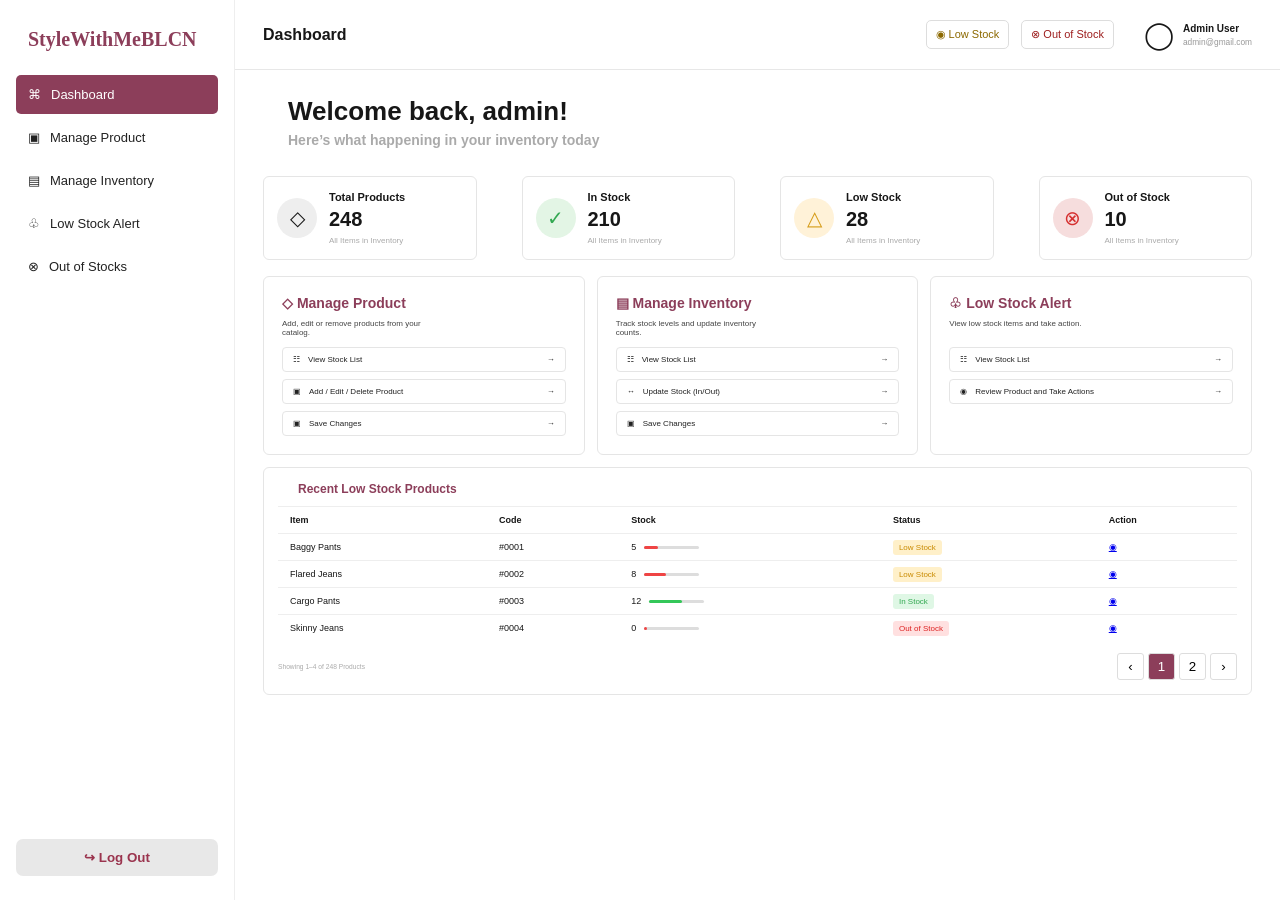
==== index.html @ b64f09b5 "Initial frontend project" ====
<!DOCTYPE html>
<html lang="en">
<head>
  <meta charset="UTF-8">
  <meta name="viewport" content="width=device-width, initial-scale=1.0">
  <title>StyleWithMeBLCN | Dashboard</title>
  <link rel="stylesheet" href="css/style.css">
</head>
<body>
<div class="app">
  <aside class="sidebar">
    <div>
      <div class="brand">StyleWithMeBLCN</div>
      <nav class="nav">
        <a class="nav-link active" href="index.html">⌘ <span>Dashboard</span></a>
        <a class="nav-link" href="products.html">▣ <span>Manage Product</span></a>
        <a class="nav-link" href="inventory.html">▤ <span>Manage Inventory</span></a>
        <a class="nav-link" href="low-stock.html">♧ <span>Low Stock Alert</span></a>
        <a class="nav-link" href="out-of-stock.html">⊗ <span>Out of Stocks</span></a>
      </nav>
    </div>
    <button class="logout" onclick="logout()">↪ Log Out</button>
  </aside>

  <main class="main">
    <header class="topbar">
      <h1>Dashboard</h1>
      <div class="top-actions">
        <span class="badge warning">◉ Low Stock</span>
        <span class="badge danger">⊗ Out of Stock</span>
        <div class="admin">
          <div class="avatar">◯</div>
          <div><strong>Admin User</strong><small>admin@gmail.com</small></div>
        </div>
      </div>
    </header>

    <section class="content">
      <div class="welcome">
        <h2>Welcome back, admin!</h2>
        <p>Here’s what happening in your inventory today</p>
      </div>

      <section class="stats">
        <div class="stat-card">
          <div class="stat-icon">◇</div><div><span>Total Products</span><strong>248</strong><small>All Items in Inventory</small></div>
        </div>
        <div class="stat-card">
          <div class="stat-icon green">✓</div><div><span>In Stock</span><strong>210</strong><small>All Items in Inventory</small></div>
        </div>
        <div class="stat-card">
          <div class="stat-icon yellow">△</div><div><span>Low Stock</span><strong>28</strong><small>All Items in Inventory</small></div>
        </div>
        <div class="stat-card">
          <div class="stat-icon red">⊗</div><div><span>Out of Stock</span><strong>10</strong><small>All Items in Inventory</small></div>
        </div>
      </section>

      <section class="management-grid">
        <div class="panel">
          <h3>◇ Manage Product</h3>
          <p>Add, edit or remove products from your catalog.</p>
          <a class="action-row" href="products.html">☷ <span>View Stock List</span> →</a>
          <a class="action-row" href="products.html">▣ <span>Add / Edit / Delete Product</span> →</a>
          <a class="action-row" href="products.html">▣ <span>Save Changes</span> →</a>
        </div>
        <div class="panel">
          <h3>▤ Manage Inventory</h3>
          <p>Track stock levels and update inventory counts.</p>
          <a class="action-row" href="inventory.html">☷ <span>View Stock List</span> →</a>
          <a class="action-row" href="inventory.html">↔ <span>Update Stock (In/Out)</span> →</a>
          <a class="action-row" href="inventory.html">▣ <span>Save Changes</span> →</a>
        </div>
        <div class="panel">
          <h3>♧ Low Stock Alert</h3>
          <p>View low stock items and take action.</p>
          <a class="action-row" href="low-stock.html">☷ <span>View Stock List</span> →</a>
          <a class="action-row" href="low-stock.html">◉ <span>Review Product and Take Actions</span> →</a>
        </div>
      </section>

      <section class="table-panel">
        <div class="table-title">Recent Low Stock Products</div>
        <div class="table-wrap">
          <table>
            <thead><tr><th>Item</th><th>Code</th><th>Stock</th><th>Status</th><th>Action</th></tr></thead>
            <tbody>
              <tr><td>Baggy Pants</td><td>#0001</td><td><div class="stock"><span>5</span><i><b style="width:25%"></b></i></div></td><td><span class="status low">Low Stock</span></td><td><a href="products.html">◉</a></td></tr>
              <tr><td>Flared Jeans</td><td>#0002</td><td><div class="stock"><span>8</span><i><b style="width:40%"></b></i></div></td><td><span class="status low">Low Stock</span></td><td><a href="products.html">◉</a></td></tr>
              <tr><td>Cargo Pants</td><td>#0003</td><td><div class="stock"><span>12</span><i><b class="ok" style="width:60%"></b></i></div></td><td><span class="status in">In Stock</span></td><td><a href="products.html">◉</a></td></tr>
              <tr><td>Skinny Jeans</td><td>#0004</td><td><div class="stock"><span>0</span><i><b class="zero" style="width:5%"></b></i></div></td><td><span class="status out">Out of Stock</span></td><td><a href="out-of-stock.html">◉</a></td></tr>
            </tbody>
          </table>
        </div>
        <div class="pagination"><small>Showing 1–4 of 248 Products</small><div><button>‹</button><button class="current">1</button><button>2</button><button>›</button></div></div>
      </section>
    </section>
  </main>
</div>
<script src="js/script.js"></script>
</body>
</html>
---- css/style.css ----
*{box-sizing:border-box}body{margin:0;font-family:Arial,Helvetica,sans-serif;background:#202020;color:#171717}.app{display:flex;min-height:100vh;max-width:1500px;margin:auto;background:#fff}.sidebar{width:235px;min-height:100vh;border-right:1px solid #eee;display:flex;flex-direction:column;justify-content:space-between;padding:0 16px 24px}.brand{font-family:Georgia,serif;font-weight:bold;color:#8c3e5a;font-size:20px;padding:28px 12px 24px}.nav{display:flex;flex-direction:column;gap:4px}.nav-link{color:#222;text-decoration:none;padding:12px 12px;border-radius:5px;font-size:13px;display:flex;gap:10px;align-items:center}.nav-link.active,.nav-link:hover{background:#8c3e5a;color:white}.logout{border:0;border-radius:7px;padding:11px;background:#e8e8e8;color:#9a344e;font-weight:bold;cursor:pointer}.main{flex:1;background:#fff}.topbar{height:70px;border-bottom:1px solid #e7e7e7;display:flex;align-items:center;justify-content:space-between;padding:0 28px}.topbar h1{font-size:16px}.top-actions{display:flex;align-items:center;gap:12px}.badge{font-size:11px;border:1px solid #ddd;border-radius:5px;padding:7px 9px}.warning{color:#8c6900}.danger{color:#9d1e1e}.admin{display:flex;align-items:center;gap:9px;margin-left:18px;font-size:10px}.admin small,.admin strong{display:block}.admin small{color:#999;font-weight:normal;margin-top:3px}.avatar{font-size:27px}.content{padding:26px 28px}.welcome{margin:0 0 28px 25px}.welcome h2,.page-heading h2{margin:0;font-size:26px}.welcome p,.page-heading p{margin:5px 0;color:#aaa;font-size:14px;font-weight:bold}.stats{display:grid;grid-template-columns:repeat(4,1fr);gap:45px;margin-bottom:16px}.stat-card{border:1px solid #e5e5e5;border-radius:6px;padding:14px 13px;display:flex;align-items:center;gap:12px;min-height:78px}.stat-card span,.stat-card small{display:block}.stat-card span{font-size:11px;font-weight:bold}.stat-card strong{display:block;font-size:20px;margin:5px 0}.stat-card small{font-size:8px;color:#aaa}.stat-icon{width:40px;height:40px;border-radius:50%;background:#eee;display:grid;place-items:center;font-size:20px}.stat-icon.green{background:#e3f5e5;color:#32a851}.stat-icon.yellow{background:#fff2d8;color:#d59b16}.stat-icon.red{background:#f6dddd;color:#d52f2f}.management-grid{display:grid;grid-template-columns:repeat(3,1fr);gap:12px}.panel,.table-panel{border:1px solid #e5e5e5;border-radius:6px;padding:18px}.panel h3{color:#8c3e5a;margin:0 0 7px;font-size:14px}.panel p{font-size:8px;max-width:160px;min-height:20px;color:#444}.action-row{display:flex;align-items:center;gap:8px;border:1px solid #e5e5e5;border-radius:4px;padding:7px 10px;margin-top:7px;text-decoration:none;color:#222;font-size:8px}.action-row span{flex:1}.table-panel{margin-top:12px;padding:14px}.table-title{color:#8c3e5a;font-weight:bold;font-size:12px;margin:0 0 10px 20px}.table-wrap{overflow-x:auto}table{width:100%;border-collapse:collapse;font-size:9px}th,td{border-top:1px solid #eee;padding:8px 12px;text-align:left}th{font-weight:bold}.stock{display:flex;align-items:center;gap:8px}.stock i{display:block;width:55px;height:3px;background:#ddd;border-radius:5px}.stock b{display:block;height:3px;background:#ef4444;border-radius:5px}.stock b.ok{background:#34c759}.stock b.zero{background:#ef4444}.status{padding:3px 6px;border-radius:3px;font-size:8px}.status.low{background:#fff0c9;color:#c88a00}.status.in{background:#dff7e5;color:#32a851}.status.out{background:#ffe0e0;color:#d22}.pagination{display:flex;justify-content:space-between;align-items:center;color:#aaa;font-size:8px;margin-top:12px}.pagination button{border:1px solid #ddd;background:#fff;width:27px;height:27px;margin-left:4px;border-radius:3px}.pagination .current{background:#8c3e5a;color:#fff}.page-heading{margin:0 0 22px}.full{margin-top:0}.toolbar{display:flex;justify-content:space-between;gap:10px;margin-bottom:14px}input{padding:10px 12px;border:1px solid #ddd;border-radius:5px;flex:1;max-width:350px}.primary{background:#8c3e5a;color:white;border:0;border-radius:5px;padding:10px 16px;cursor:pointer}.text-btn{border:0;background:none;color:#8c3e5a;cursor:pointer}@media(max-width:900px){.sidebar{width:190px}.stats{grid-template-columns:repeat(2,1fr);gap:12px}.management-grid{grid-template-columns:1fr}.top-actions .badge{display:none}}@media(max-width:600px){.sidebar{width:65px;padding:0 8px 15px}.brand{font-size:0;text-align:center}.brand:after{content:"SW";font: bold 16px Georgia;color:#8c3e5a}.nav-link span{display:none}.nav-link{justify-content:center}.logout{font-size:0}.logout:first-letter{font-size:16px}.topbar{padding:0 15px}.admin div:last-child{display:none}.content{padding:20px 14px}.welcome{margin-left:0}.stats{grid-template-columns:1fr}.topbar h1{font-size:14px}}
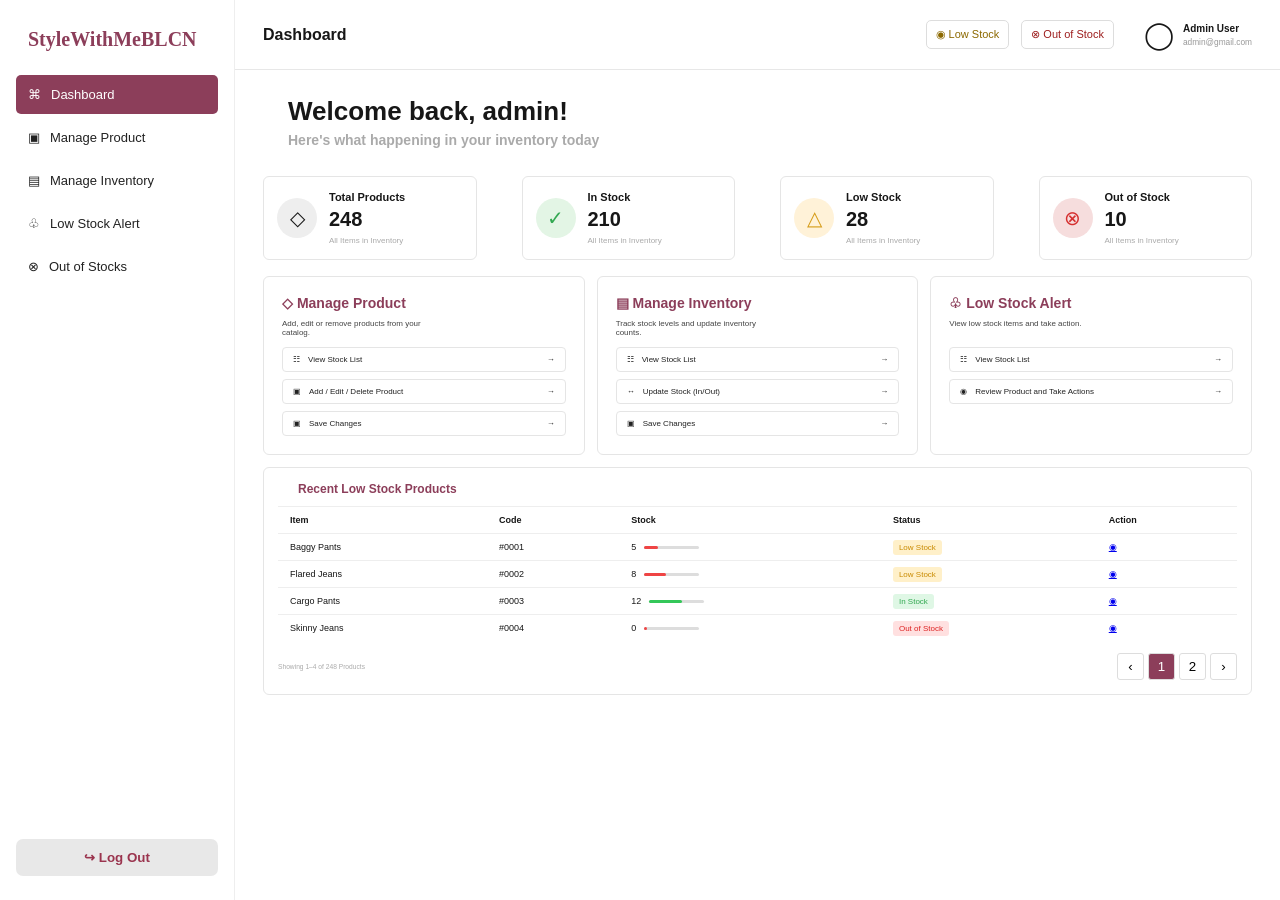
==== commit 60d5de94: "made 50% worth of progress" ====
--- a/index.html
+++ b/index.html
@@ -1,102 +1,154 @@
 <!DOCTYPE html>
 <html lang="en">
+
 <head>
   <meta charset="UTF-8">
   <meta name="viewport" content="width=device-width, initial-scale=1.0">
   <title>StyleWithMeBLCN | Dashboard</title>
+  <link rel="preconnect" href="https://fonts.googleapis.com">
+  <link rel="preconnect" href="https://fonts.gstatic.com" crossorigin>
+  <link href="https://fonts.googleapis.com/css2?family=Poppins:wght@400;500;600;700&display=swap" rel="stylesheet">
   <link rel="stylesheet" href="css/style.css">
 </head>
+
 <body>
-<div class="app">
-  <aside class="sidebar">
-    <div>
-      <div class="brand">StyleWithMeBLCN</div>
-      <nav class="nav">
-        <a class="nav-link active" href="index.html">⌘ <span>Dashboard</span></a>
-        <a class="nav-link" href="products.html">▣ <span>Manage Product</span></a>
-        <a class="nav-link" href="inventory.html">▤ <span>Manage Inventory</span></a>
-        <a class="nav-link" href="low-stock.html">♧ <span>Low Stock Alert</span></a>
-        <a class="nav-link" href="out-of-stock.html">⊗ <span>Out of Stocks</span></a>
-      </nav>
-    </div>
-    <button class="logout" onclick="logout()">↪ Log Out</button>
-  </aside>
+  <div class="app">
+    <aside class="sidebar">
+      <div>
+        <div class="brand">StyleWithMeBLCN</div>
+        <nav class="nav">
+          <a class="nav-link active" href="index.html">⌘ <span>Dashboard</span></a>
+          <a class="nav-link" href="products.html">▣ <span>Manage Product</span></a>
+          <a class="nav-link" href="inventory.html">▤ <span>Manage Inventory</span></a>
+          <a class="nav-link" href="low-stock.html">♧ <span>Low Stock Alert</span></a>
+          <a class="nav-link" href="out-of-stock.html">⊗ <span>Out of Stocks</span></a>
+        </nav>
+      </div>
+      <button class="logout" onclick="logout()">↪ Log Out</button>
+    </aside>
 
-  <main class="main">
-    <header class="topbar">
-      <h1>Dashboard</h1>
-      <div class="top-actions">
-        <span class="badge warning">◉ Low Stock</span>
-        <span class="badge danger">⊗ Out of Stock</span>
-        <div class="admin">
-          <div class="avatar">◯</div>
-          <div><strong>Admin User</strong><small>admin@gmail.com</small></div>
+    <main class="main">
+      <header class="topbar">
+        <h1>Dashboard</h1>
+        <div class="top-actions">
+          <span class="badge warning">◉ Low Stock</span>
+          <span class="badge danger">⊗ Out of Stock</span>
+          <div class="admin">
+            <div class="avatar">◯</div>
+            <div><strong>Admin User</strong><small>admin@gmail.com</small></div>
+          </div>
         </div>
-      </div>
-    </header>
+      </header>
 
-    <section class="content">
-      <div class="welcome">
-        <h2>Welcome back, admin!</h2>
-        <p>Here’s what happening in your inventory today</p>
-      </div>
+      <section class="content">
+        <div class="welcome">
+          <h2>Welcome back, admin!</h2>
+          <p>Here's what happening in your inventory today</p>
+        </div>
 
-      <section class="stats">
-        <div class="stat-card">
-          <div class="stat-icon">◇</div><div><span>Total Products</span><strong>248</strong><small>All Items in Inventory</small></div>
-        </div>
-        <div class="stat-card">
-          <div class="stat-icon green">✓</div><div><span>In Stock</span><strong>210</strong><small>All Items in Inventory</small></div>
-        </div>
-        <div class="stat-card">
-          <div class="stat-icon yellow">△</div><div><span>Low Stock</span><strong>28</strong><small>All Items in Inventory</small></div>
-        </div>
-        <div class="stat-card">
-          <div class="stat-icon red">⊗</div><div><span>Out of Stock</span><strong>10</strong><small>All Items in Inventory</small></div>
-        </div>
+        <section class="stats">
+          <div class="stat-card">
+            <div class="stat-icon">◇</div>
+            <div><span>Total Products</span><strong>248</strong><small>All Items in Inventory</small></div>
+          </div>
+          <div class="stat-card">
+            <div class="stat-icon green">✓</div>
+            <div><span>In Stock</span><strong>210</strong><small>All Items in Inventory</small></div>
+          </div>
+          <div class="stat-card">
+            <div class="stat-icon yellow">△</div>
+            <div><span>Low Stock</span><strong>28</strong><small>All Items in Inventory</small></div>
+          </div>
+          <div class="stat-card">
+            <div class="stat-icon red">⊗</div>
+            <div><span>Out of Stock</span><strong>10</strong><small>All Items in Inventory</small></div>
+          </div>
+        </section>
+
+        <section class="management-grid">
+          <div class="panel">
+            <h3>◇ Manage Product</h3>
+            <p>Add, edit or remove products from your catalog.</p>
+            <a class="action-row" href="products.html">☷ <span>View Stock List</span> →</a>
+            <a class="action-row" href="products.html">▣ <span>Add / Edit / Delete Product</span> →</a>
+            <a class="action-row" href="products.html">▣ <span>Save Changes</span> →</a>
+          </div>
+          <div class="panel">
+            <h3>▤ Manage Inventory</h3>
+            <p>Track stock levels and update inventory counts.</p>
+            <a class="action-row" href="inventory.html">☷ <span>View Stock List</span> →</a>
+            <a class="action-row" href="inventory.html">↔ <span>Update Stock (In/Out)</span> →</a>
+            <a class="action-row" href="inventory.html">▣ <span>Save Changes</span> →</a>
+          </div>
+          <div class="panel">
+            <h3>♧ Low Stock Alert</h3>
+            <p>View low stock items and take action.</p>
+            <a class="action-row" href="low-stock.html">☷ <span>View Stock List</span> →</a>
+            <a class="action-row" href="low-stock.html">◉ <span>Review Product and Take Actions</span> →</a>
+          </div>
+        </section>
+
+        <section class="table-panel">
+          <div class="table-title">Recent Low Stock Products</div>
+          <div class="table-wrap">
+            <table>
+              <thead>
+                <tr>
+                  <th>Item</th>
+                  <th>Code</th>
+                  <th>Stock</th>
+                  <th>Status</th>
+                  <th>Action</th>
+                </tr>
+              </thead>
+              <tbody>
+                <tr>
+                  <td>Baggy Pants</td>
+                  <td>#0001</td>
+                  <td>
+                    <div class="stock"><span>5</span><i><b style="width:25%"></b></i></div>
+                  </td>
+                  <td><span class="status low">Low Stock</span></td>
+                  <td><a href="products.html">◉</a></td>
+                </tr>
+                <tr>
+                  <td>Flared Jeans</td>
+                  <td>#0002</td>
+                  <td>
+                    <div class="stock"><span>8</span><i><b style="width:40%"></b></i></div>
+                  </td>
+                  <td><span class="status low">Low Stock</span></td>
+                  <td><a href="products.html">◉</a></td>
+                </tr>
+                <tr>
+                  <td>Cargo Pants</td>
+                  <td>#0003</td>
+                  <td>
+                    <div class="stock"><span>12</span><i><b class="ok" style="width:60%"></b></i></div>
+                  </td>
+                  <td><span class="status in">In Stock</span></td>
+                  <td><a href="products.html">◉</a></td>
+                </tr>
+                <tr>
+                  <td>Skinny Jeans</td>
+                  <td>#0004</td>
+                  <td>
+                    <div class="stock"><span>0</span><i><b class="zero" style="width:5%"></b></i></div>
+                  </td>
+                  <td><span class="status out">Out of Stock</span></td>
+                  <td><a href="out-of-stock.html">◉</a></td>
+                </tr>
+              </tbody>
+            </table>
+          </div>
+          <div class="pagination"><small>Showing 1–4 of 248 Products</small>
+            <div><button>‹</button><button class="current">1</button><button>2</button><button>›</button></div>
+          </div>
+        </section>
       </section>
+    </main>
+  </div>
+  <script src="js/script.js"></script>
+</body>
 
-      <section class="management-grid">
-        <div class="panel">
-          <h3>◇ Manage Product</h3>
-          <p>Add, edit or remove products from your catalog.</p>
-          <a class="action-row" href="products.html">☷ <span>View Stock List</span> →</a>
-          <a class="action-row" href="products.html">▣ <span>Add / Edit / Delete Product</span> →</a>
-          <a class="action-row" href="products.html">▣ <span>Save Changes</span> →</a>
-        </div>
-        <div class="panel">
-          <h3>▤ Manage Inventory</h3>
-          <p>Track stock levels and update inventory counts.</p>
-          <a class="action-row" href="inventory.html">☷ <span>View Stock List</span> →</a>
-          <a class="action-row" href="inventory.html">↔ <span>Update Stock (In/Out)</span> →</a>
-          <a class="action-row" href="inventory.html">▣ <span>Save Changes</span> →</a>
-        </div>
-        <div class="panel">
-          <h3>♧ Low Stock Alert</h3>
-          <p>View low stock items and take action.</p>
-          <a class="action-row" href="low-stock.html">☷ <span>View Stock List</span> →</a>
-          <a class="action-row" href="low-stock.html">◉ <span>Review Product and Take Actions</span> →</a>
-        </div>
-      </section>
-
-      <section class="table-panel">
-        <div class="table-title">Recent Low Stock Products</div>
-        <div class="table-wrap">
-          <table>
-            <thead><tr><th>Item</th><th>Code</th><th>Stock</th><th>Status</th><th>Action</th></tr></thead>
-            <tbody>
-              <tr><td>Baggy Pants</td><td>#0001</td><td><div class="stock"><span>5</span><i><b style="width:25%"></b></i></div></td><td><span class="status low">Low Stock</span></td><td><a href="products.html">◉</a></td></tr>
-              <tr><td>Flared Jeans</td><td>#0002</td><td><div class="stock"><span>8</span><i><b style="width:40%"></b></i></div></td><td><span class="status low">Low Stock</span></td><td><a href="products.html">◉</a></td></tr>
-              <tr><td>Cargo Pants</td><td>#0003</td><td><div class="stock"><span>12</span><i><b class="ok" style="width:60%"></b></i></div></td><td><span class="status in">In Stock</span></td><td><a href="products.html">◉</a></td></tr>
-              <tr><td>Skinny Jeans</td><td>#0004</td><td><div class="stock"><span>0</span><i><b class="zero" style="width:5%"></b></i></div></td><td><span class="status out">Out of Stock</span></td><td><a href="out-of-stock.html">◉</a></td></tr>
-            </tbody>
-          </table>
-        </div>
-        <div class="pagination"><small>Showing 1–4 of 248 Products</small><div><button>‹</button><button class="current">1</button><button>2</button><button>›</button></div></div>
-      </section>
-    </section>
-  </main>
-</div>
-<script src="js/script.js"></script>
-</body>
 </html>
--- a/css/style.css
+++ b/css/style.css
@@ -1 +1,481 @@
-*{box-sizing:border-box}body{margin:0;font-family:Arial,Helvetica,sans-serif;background:#202020;color:#171717}.app{display:flex;min-height:100vh;max-width:1500px;margin:auto;background:#fff}.sidebar{width:235px;min-height:100vh;border-right:1px solid #eee;display:flex;flex-direction:column;justify-content:space-between;padding:0 16px 24px}.brand{font-family:Georgia,serif;font-weight:bold;color:#8c3e5a;font-size:20px;padding:28px 12px 24px}.nav{display:flex;flex-direction:column;gap:4px}.nav-link{color:#222;text-decoration:none;padding:12px 12px;border-radius:5px;font-size:13px;display:flex;gap:10px;align-items:center}.nav-link.active,.nav-link:hover{background:#8c3e5a;color:white}.logout{border:0;border-radius:7px;padding:11px;background:#e8e8e8;color:#9a344e;font-weight:bold;cursor:pointer}.main{flex:1;background:#fff}.topbar{height:70px;border-bottom:1px solid #e7e7e7;display:flex;align-items:center;justify-content:space-between;padding:0 28px}.topbar h1{font-size:16px}.top-actions{display:flex;align-items:center;gap:12px}.badge{font-size:11px;border:1px solid #ddd;border-radius:5px;padding:7px 9px}.warning{color:#8c6900}.danger{color:#9d1e1e}.admin{display:flex;align-items:center;gap:9px;margin-left:18px;font-size:10px}.admin small,.admin strong{display:block}.admin small{color:#999;font-weight:normal;margin-top:3px}.avatar{font-size:27px}.content{padding:26px 28px}.welcome{margin:0 0 28px 25px}.welcome h2,.page-heading h2{margin:0;font-size:26px}.welcome p,.page-heading p{margin:5px 0;color:#aaa;font-size:14px;font-weight:bold}.stats{display:grid;grid-template-columns:repeat(4,1fr);gap:45px;margin-bottom:16px}.stat-card{border:1px solid #e5e5e5;border-radius:6px;padding:14px 13px;display:flex;align-items:center;gap:12px;min-height:78px}.stat-card span,.stat-card small{display:block}.stat-card span{font-size:11px;font-weight:bold}.stat-card strong{display:block;font-size:20px;margin:5px 0}.stat-card small{font-size:8px;color:#aaa}.stat-icon{width:40px;height:40px;border-radius:50%;background:#eee;display:grid;place-items:center;font-size:20px}.stat-icon.green{background:#e3f5e5;color:#32a851}.stat-icon.yellow{background:#fff2d8;color:#d59b16}.stat-icon.red{background:#f6dddd;color:#d52f2f}.management-grid{display:grid;grid-template-columns:repeat(3,1fr);gap:12px}.panel,.table-panel{border:1px solid #e5e5e5;border-radius:6px;padding:18px}.panel h3{color:#8c3e5a;margin:0 0 7px;font-size:14px}.panel p{font-size:8px;max-width:160px;min-height:20px;color:#444}.action-row{display:flex;align-items:center;gap:8px;border:1px solid #e5e5e5;border-radius:4px;padding:7px 10px;margin-top:7px;text-decoration:none;color:#222;font-size:8px}.action-row span{flex:1}.table-panel{margin-top:12px;padding:14px}.table-title{color:#8c3e5a;font-weight:bold;font-size:12px;margin:0 0 10px 20px}.table-wrap{overflow-x:auto}table{width:100%;border-collapse:collapse;font-size:9px}th,td{border-top:1px solid #eee;padding:8px 12px;text-align:left}th{font-weight:bold}.stock{display:flex;align-items:center;gap:8px}.stock i{display:block;width:55px;height:3px;background:#ddd;border-radius:5px}.stock b{display:block;height:3px;background:#ef4444;border-radius:5px}.stock b.ok{background:#34c759}.stock b.zero{background:#ef4444}.status{padding:3px 6px;border-radius:3px;font-size:8px}.status.low{background:#fff0c9;color:#c88a00}.status.in{background:#dff7e5;color:#32a851}.status.out{background:#ffe0e0;color:#d22}.pagination{display:flex;justify-content:space-between;align-items:center;color:#aaa;font-size:8px;margin-top:12px}.pagination button{border:1px solid #ddd;background:#fff;width:27px;height:27px;margin-left:4px;border-radius:3px}.pagination .current{background:#8c3e5a;color:#fff}.page-heading{margin:0 0 22px}.full{margin-top:0}.toolbar{display:flex;justify-content:space-between;gap:10px;margin-bottom:14px}input{padding:10px 12px;border:1px solid #ddd;border-radius:5px;flex:1;max-width:350px}.primary{background:#8c3e5a;color:white;border:0;border-radius:5px;padding:10px 16px;cursor:pointer}.text-btn{border:0;background:none;color:#8c3e5a;cursor:pointer}@media(max-width:900px){.sidebar{width:190px}.stats{grid-template-columns:repeat(2,1fr);gap:12px}.management-grid{grid-template-columns:1fr}.top-actions .badge{display:none}}@media(max-width:600px){.sidebar{width:65px;padding:0 8px 15px}.brand{font-size:0;text-align:center}.brand:after{content:"SW";font: bold 16px Georgia;color:#8c3e5a}.nav-link span{display:none}.nav-link{justify-content:center}.logout{font-size:0}.logout:first-letter{font-size:16px}.topbar{padding:0 15px}.admin div:last-child{display:none}.content{padding:20px 14px}.welcome{margin-left:0}.stats{grid-template-columns:1fr}.topbar h1{font-size:14px}}+* {
+    box-sizing: border-box
+}
+
+body {
+    margin: 0;
+    font-family: Arial, Helvetica, sans-serif;
+    background: #202020;
+    color: #171717
+}
+
+.app {
+    display: flex;
+    min-height: 100vh;
+    max-width: 1500px;
+    margin: auto;
+    background: #fff
+}
+
+.sidebar {
+    width: 235px;
+    min-height: 100vh;
+    border-right: 1px solid #eee;
+    display: flex;
+    flex-direction: column;
+    justify-content: space-between;
+    padding: 0 16px 24px
+}
+
+.brand {
+    font-family: Georgia, serif;
+    font-weight: bold;
+    color: #8c3e5a;
+    font-size: 20px;
+    padding: 28px 12px 24px
+}
+
+.nav {
+    display: flex;
+    flex-direction: column;
+    gap: 4px
+}
+
+.nav-link {
+    color: #222;
+    text-decoration: none;
+    padding: 12px 12px;
+    border-radius: 5px;
+    font-size: 13px;
+    display: flex;
+    gap: 10px;
+    align-items: center
+}
+
+.nav-link.active,
+.nav-link:hover {
+    background: #8c3e5a;
+    color: white
+}
+
+.logout {
+    border: 0;
+    border-radius: 7px;
+    padding: 11px;
+    background: #e8e8e8;
+    color: #9a344e;
+    font-weight: bold;
+    cursor: pointer
+}
+
+.main {
+    flex: 1;
+    background: #fff
+}
+
+.topbar {
+    height: 70px;
+    border-bottom: 1px solid #e7e7e7;
+    display: flex;
+    align-items: center;
+    justify-content: space-between;
+    padding: 0 28px
+}
+
+.topbar h1 {
+    font-size: 16px
+}
+
+.top-actions {
+    display: flex;
+    align-items: center;
+    gap: 12px
+}
+
+.badge {
+    font-size: 11px;
+    border: 1px solid #ddd;
+    border-radius: 5px;
+    padding: 7px 9px
+}
+
+.warning {
+    color: #8c6900
+}
+
+.danger {
+    color: #9d1e1e
+}
+
+.admin {
+    display: flex;
+    align-items: center;
+    gap: 9px;
+    margin-left: 18px;
+    font-size: 10px
+}
+
+.admin small,
+.admin strong {
+    display: block
+}
+
+.admin small {
+    color: #999;
+    font-weight: normal;
+    margin-top: 3px
+}
+
+.avatar {
+    font-size: 27px
+}
+
+.content {
+    padding: 26px 28px
+}
+
+.welcome {
+    margin: 0 0 28px 25px
+}
+
+.welcome h2,
+.page-heading h2 {
+    margin: 0;
+    font-size: 26px
+}
+
+.welcome p,
+.page-heading p {
+    margin: 5px 0;
+    color: #aaa;
+    font-size: 14px;
+    font-weight: bold
+}
+
+.stats {
+    display: grid;
+    grid-template-columns: repeat(4, 1fr);
+    gap: 45px;
+    margin-bottom: 16px
+}
+
+.stat-card {
+    border: 1px solid #e5e5e5;
+    border-radius: 6px;
+    padding: 14px 13px;
+    display: flex;
+    align-items: center;
+    gap: 12px;
+    min-height: 78px
+}
+
+.stat-card span,
+.stat-card small {
+    display: block
+}
+
+.stat-card span {
+    font-size: 11px;
+    font-weight: bold
+}
+
+.stat-card strong {
+    display: block;
+    font-size: 20px;
+    margin: 5px 0
+}
+
+.stat-card small {
+    font-size: 8px;
+    color: #aaa
+}
+
+.stat-icon {
+    width: 40px;
+    height: 40px;
+    border-radius: 50%;
+    background: #eee;
+    display: grid;
+    place-items: center;
+    font-size: 20px
+}
+
+.stat-icon.green {
+    background: #e3f5e5;
+    color: #32a851
+}
+
+.stat-icon.yellow {
+    background: #fff2d8;
+    color: #d59b16
+}
+
+.stat-icon.red {
+    background: #f6dddd;
+    color: #d52f2f
+}
+
+.management-grid {
+    display: grid;
+    grid-template-columns: repeat(3, 1fr);
+    gap: 12px
+}
+
+.panel,
+.table-panel {
+    border: 1px solid #e5e5e5;
+    border-radius: 6px;
+    padding: 18px
+}
+
+.panel h3 {
+    color: #8c3e5a;
+    margin: 0 0 7px;
+    font-size: 14px
+}
+
+.panel p {
+    font-size: 8px;
+    max-width: 160px;
+    min-height: 20px;
+    color: #444
+}
+
+.action-row {
+    display: flex;
+    align-items: center;
+    gap: 8px;
+    border: 1px solid #e5e5e5;
+    border-radius: 4px;
+    padding: 7px 10px;
+    margin-top: 7px;
+    text-decoration: none;
+    color: #222;
+    font-size: 8px
+}
+
+.action-row span {
+    flex: 1
+}
+
+.table-panel {
+    margin-top: 12px;
+    padding: 14px
+}
+
+.table-title {
+    color: #8c3e5a;
+    font-weight: bold;
+    font-size: 12px;
+    margin: 0 0 10px 20px
+}
+
+.table-wrap {
+    overflow-x: auto
+}
+
+table {
+    width: 100%;
+    border-collapse: collapse;
+    font-size: 9px
+}
+
+th,
+td {
+    border-top: 1px solid #eee;
+    padding: 8px 12px;
+    text-align: left
+}
+
+th {
+    font-weight: bold
+}
+
+.stock {
+    display: flex;
+    align-items: center;
+    gap: 8px
+}
+
+.stock i {
+    display: block;
+    width: 55px;
+    height: 3px;
+    background: #ddd;
+    border-radius: 5px
+}
+
+.stock b {
+    display: block;
+    height: 3px;
+    background: #ef4444;
+    border-radius: 5px
+}
+
+.stock b.ok {
+    background: #34c759
+}
+
+.stock b.zero {
+    background: #ef4444
+}
+
+.status {
+    padding: 3px 6px;
+    border-radius: 3px;
+    font-size: 8px
+}
+
+.status.low {
+    background: #fff0c9;
+    color: #c88a00
+}
+
+.status.in {
+    background: #dff7e5;
+    color: #32a851
+}
+
+.status.out {
+    background: #ffe0e0;
+    color: #d22
+}
+
+.pagination {
+    display: flex;
+    justify-content: space-between;
+    align-items: center;
+    color: #aaa;
+    font-size: 8px;
+    margin-top: 12px
+}
+
+.pagination button {
+    border: 1px solid #ddd;
+    background: #fff;
+    width: 27px;
+    height: 27px;
+    margin-left: 4px;
+    border-radius: 3px
+}
+
+.pagination .current {
+    background: #8c3e5a;
+    color: #fff
+}
+
+.page-heading {
+    margin: 0 0 22px
+}
+
+.full {
+    margin-top: 0
+}
+
+.toolbar {
+    display: flex;
+    justify-content: space-between;
+    gap: 10px;
+    margin-bottom: 14px
+}
+
+input {
+    padding: 10px 12px;
+    border: 1px solid #ddd;
+    border-radius: 5px;
+    flex: 1;
+    max-width: 350px
+}
+
+.primary {
+    background: #8c3e5a;
+    color: white;
+    border: 0;
+    border-radius: 5px;
+    padding: 10px 16px;
+    cursor: pointer
+}
+
+.text-btn {
+    border: 0;
+    background: none;
+    color: #8c3e5a;
+    cursor: pointer
+}
+
+@media(max-width:900px) {
+    .sidebar {
+        width: 190px
+    }
+
+    .stats {
+        grid-template-columns: repeat(2, 1fr);
+        gap: 12px
+    }
+
+    .management-grid {
+        grid-template-columns: 1fr
+    }
+
+    .top-actions .badge {
+        display: none
+    }
+}
+
+@media(max-width:600px) {
+    .sidebar {
+        width: 65px;
+        padding: 0 8px 15px
+    }
+
+    .brand {
+        font-size: 0;
+        text-align: center
+    }
+
+    .brand:after {
+        content: "SW";
+        font: bold 16px Georgia;
+        color: #8c3e5a
+    }
+
+    .nav-link span {
+        display: none
+    }
+
+    .nav-link {
+        justify-content: center
+    }
+
+    .logout {
+        font-size: 0
+    }
+
+    .logout:first-letter {
+        font-size: 16px
+    }
+
+    .topbar {
+        padding: 0 15px
+    }
+
+    .admin div:last-child {
+        display: none
+    }
+
+    .content {
+        padding: 20px 14px
+    }
+
+    .welcome {
+        margin-left: 0
+    }
+
+    .stats {
+        grid-template-columns: 1fr
+    }
+
+    .topbar h1 {
+        font-size: 14px
+    }
+}
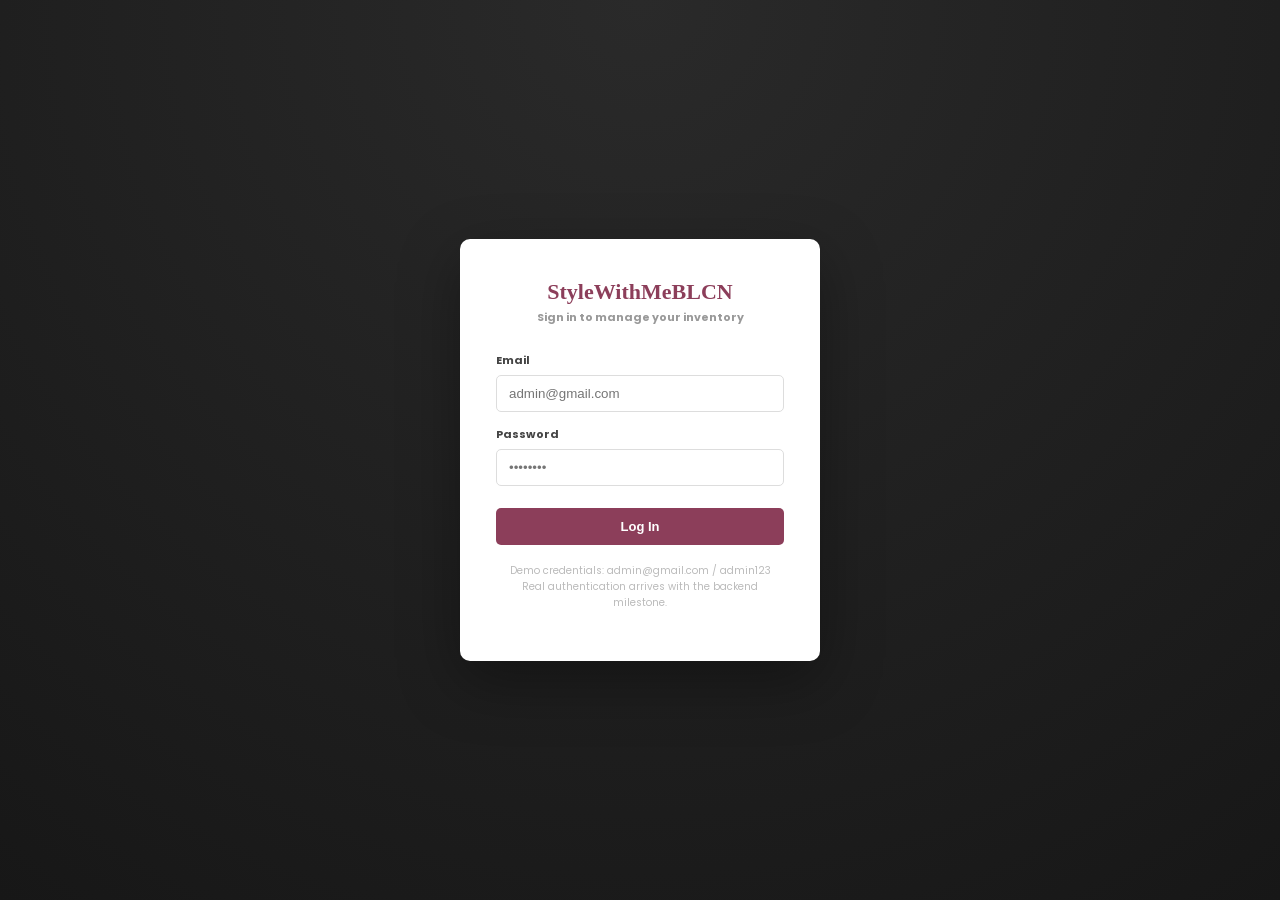
==== commit bb479fe7: "progress" ====
--- a/index.html
+++ b/index.html
@@ -49,19 +49,19 @@
         <section class="stats">
           <div class="stat-card">
             <div class="stat-icon">◇</div>
-            <div><span>Total Products</span><strong>248</strong><small>All Items in Inventory</small></div>
+            <div><span>Total Products</span><strong id="statTotal">0</strong><small>All Items in Inventory</small></div>
           </div>
           <div class="stat-card">
             <div class="stat-icon green">✓</div>
-            <div><span>In Stock</span><strong>210</strong><small>All Items in Inventory</small></div>
+            <div><span>In Stock</span><strong id="statIn">0</strong><small>All Items in Inventory</small></div>
           </div>
           <div class="stat-card">
             <div class="stat-icon yellow">△</div>
-            <div><span>Low Stock</span><strong>28</strong><small>All Items in Inventory</small></div>
+            <div><span>Low Stock</span><strong id="statLow">0</strong><small>All Items in Inventory</small></div>
           </div>
           <div class="stat-card">
             <div class="stat-icon red">⊗</div>
-            <div><span>Out of Stock</span><strong>10</strong><small>All Items in Inventory</small></div>
+            <div><span>Out of Stock</span><strong id="statOut">0</strong><small>All Items in Inventory</small></div>
           </div>
         </section>
 
@@ -101,54 +101,19 @@
                   <th>Action</th>
                 </tr>
               </thead>
-              <tbody>
-                <tr>
-                  <td>Baggy Pants</td>
-                  <td>#0001</td>
-                  <td>
-                    <div class="stock"><span>5</span><i><b style="width:25%"></b></i></div>
-                  </td>
-                  <td><span class="status low">Low Stock</span></td>
-                  <td><a href="products.html">◉</a></td>
-                </tr>
-                <tr>
-                  <td>Flared Jeans</td>
-                  <td>#0002</td>
-                  <td>
-                    <div class="stock"><span>8</span><i><b style="width:40%"></b></i></div>
-                  </td>
-                  <td><span class="status low">Low Stock</span></td>
-                  <td><a href="products.html">◉</a></td>
-                </tr>
-                <tr>
-                  <td>Cargo Pants</td>
-                  <td>#0003</td>
-                  <td>
-                    <div class="stock"><span>12</span><i><b class="ok" style="width:60%"></b></i></div>
-                  </td>
-                  <td><span class="status in">In Stock</span></td>
-                  <td><a href="products.html">◉</a></td>
-                </tr>
-                <tr>
-                  <td>Skinny Jeans</td>
-                  <td>#0004</td>
-                  <td>
-                    <div class="stock"><span>0</span><i><b class="zero" style="width:5%"></b></i></div>
-                  </td>
-                  <td><span class="status out">Out of Stock</span></td>
-                  <td><a href="out-of-stock.html">◉</a></td>
-                </tr>
+              <tbody id="recentLowStockBody">
               </tbody>
             </table>
           </div>
-          <div class="pagination"><small>Showing 1–4 of 248 Products</small>
-            <div><button>‹</button><button class="current">1</button><button>2</button><button>›</button></div>
+          <div class="pagination"><small id="paginationCount">Showing 0 of 0 Products</small>
+            <div><button>‹</button><button class="current">1</button><button>›</button></div>
           </div>
         </section>
       </section>
     </main>
   </div>
   <script src="js/script.js"></script>
+  <script>initPage('dashboard');</script>
 </body>
 
 </html>
--- a/css/style.css
+++ b/css/style.css
@@ -1,12 +1,12 @@
 * {
-    box-sizing: border-box
+    box-sizing: border-box;
 }
 
 body {
     margin: 0;
-    font-family: Arial, Helvetica, sans-serif;
+    font-family: poppins, sans-serif;
     background: #202020;
-    color: #171717
+    color: #171717;
 }
 
 .app {
@@ -14,7 +14,7 @@
     min-height: 100vh;
     max-width: 1500px;
     margin: auto;
-    background: #fff
+    background: #fff;
 }
 
 .sidebar {
@@ -24,7 +24,7 @@
     display: flex;
     flex-direction: column;
     justify-content: space-between;
-    padding: 0 16px 24px
+    padding: 0 16px 24px;
 }
 
 .brand {
@@ -32,13 +32,13 @@
     font-weight: bold;
     color: #8c3e5a;
     font-size: 20px;
-    padding: 28px 12px 24px
+    padding: 28px 12px 24px;
 }
 
 .nav {
     display: flex;
     flex-direction: column;
-    gap: 4px
+    gap: 4px;
 }
 
 .nav-link {
@@ -49,13 +49,15 @@
     font-size: 13px;
     display: flex;
     gap: 10px;
-    align-items: center
+    align-items: center;
+    font-weight: semibold;
+    transition: 0.2s ease-in;
 }
 
 .nav-link.active,
 .nav-link:hover {
     background: #8c3e5a;
-    color: white
+    color: white;
 }
 
 .logout {
@@ -65,12 +67,18 @@
     background: #e8e8e8;
     color: #9a344e;
     font-weight: bold;
-    cursor: pointer
+    cursor: pointer;
+    transition: 0.2s ease-in;
+}
+
+.logout:hover {
+    background: #bebbbb;
+    color: #9a344e;
 }
 
 .main {
     flex: 1;
-    background: #fff
+    background: #fff;
 }
 
 .topbar {
@@ -79,32 +87,32 @@
     display: flex;
     align-items: center;
     justify-content: space-between;
-    padding: 0 28px
+    padding: 0 28px;
 }
 
 .topbar h1 {
-    font-size: 16px
+    font-size: 16px;
 }
 
 .top-actions {
     display: flex;
     align-items: center;
-    gap: 12px
+    gap: 12px;
 }
 
 .badge {
     font-size: 11px;
     border: 1px solid #ddd;
     border-radius: 5px;
-    padding: 7px 9px
+    padding: 7px 9px;
 }
 
 .warning {
-    color: #8c6900
+    color: #8c6900;
 }
 
 .danger {
-    color: #9d1e1e
+    color: #9d1e1e;
 }
 
 .admin {
@@ -112,30 +120,30 @@
     align-items: center;
     gap: 9px;
     margin-left: 18px;
-    font-size: 10px
+    font-size: 10px;
 }
 
 .admin small,
 .admin strong {
-    display: block
+    display: block;
 }
 
 .admin small {
     color: #999;
     font-weight: normal;
-    margin-top: 3px
+    margin-top: 3px;
 }
 
 .avatar {
-    font-size: 27px
+    font-size: 27px;
 }
 
 .content {
-    padding: 26px 28px
+    padding: 26px 28px;
 }
 
 .welcome {
-    margin: 0 0 28px 25px
+    margin: 0 0 28px 25px;
 }
 
 .welcome h2,
@@ -403,6 +411,11 @@
     cursor: pointer
 }
 
+.text-btn.danger-text {
+    color: #d22;
+    margin-left: 8px;
+}
+
 @media(max-width:900px) {
     .sidebar {
         width: 190px
@@ -478,4 +491,130 @@
     .topbar h1 {
         font-size: 14px
     }
+}
+
+/* ============================================================
+   Login page
+   ============================================================ */
+.login-page {
+    min-height: 100vh;
+    display: grid;
+    place-items: center;
+    background: radial-gradient(circle at top, #2a2a2a, #171717);
+}
+
+.login-card {
+    background: #fff;
+    border-radius: 10px;
+    padding: 40px 36px;
+    width: 100%;
+    max-width: 360px;
+    box-shadow: 0 20px 60px rgba(0, 0, 0, .35);
+}
+
+.login-card .brand {
+    padding: 0 0 4px;
+    font-size: 22px;
+    text-align: center;
+}
+
+.login-sub {
+    text-align: center;
+    color: #999;
+    font-size: 11px;
+    font-weight: bold;
+    margin: 0 0 26px;
+}
+
+.form-group {
+    margin-bottom: 14px;
+}
+
+.form-group label {
+    display: block;
+    font-size: 11px;
+    font-weight: bold;
+    color: #444;
+    margin-bottom: 6px;
+}
+
+.form-group input {
+    width: 100%;
+    max-width: none;
+}
+
+.login-card .primary {
+    width: 100%;
+    margin-top: 8px;
+    padding: 11px;
+    font-size: 13px;
+    font-weight: bold;
+}
+
+.error-msg {
+    display: none;
+    background: #ffe0e0;
+    color: #d22;
+    font-size: 11px;
+    padding: 9px 10px;
+    border-radius: 5px;
+    margin-bottom: 14px;
+}
+
+.login-hint {
+    text-align: center;
+    font-size: 10px;
+    color: #bbb;
+    margin-top: 18px;
+}
+
+/* ============================================================
+   Modal (used by Manage Product: Add / Edit)
+   ============================================================ */
+.modal-overlay {
+    display: none;
+    position: fixed;
+    inset: 0;
+    background: rgba(0, 0, 0, .45);
+    align-items: center;
+    justify-content: center;
+    z-index: 50;
+}
+
+.modal-overlay.open {
+    display: flex;
+}
+
+.modal {
+    background: #fff;
+    border-radius: 8px;
+    padding: 24px;
+    width: 100%;
+    max-width: 380px;
+}
+
+.modal h3 {
+    margin: 0 0 18px;
+    color: #8c3e5a;
+    font-size: 15px;
+}
+
+.modal .form-group input {
+    width: 100%;
+}
+
+.modal-actions {
+    display: flex;
+    justify-content: flex-end;
+    gap: 10px;
+    margin-top: 18px;
+}
+
+.btn-secondary {
+    border: 1px solid #ddd;
+    background: #fff;
+    border-radius: 5px;
+    padding: 9px 16px;
+    cursor: pointer;
+    font-size: 12px;
 }
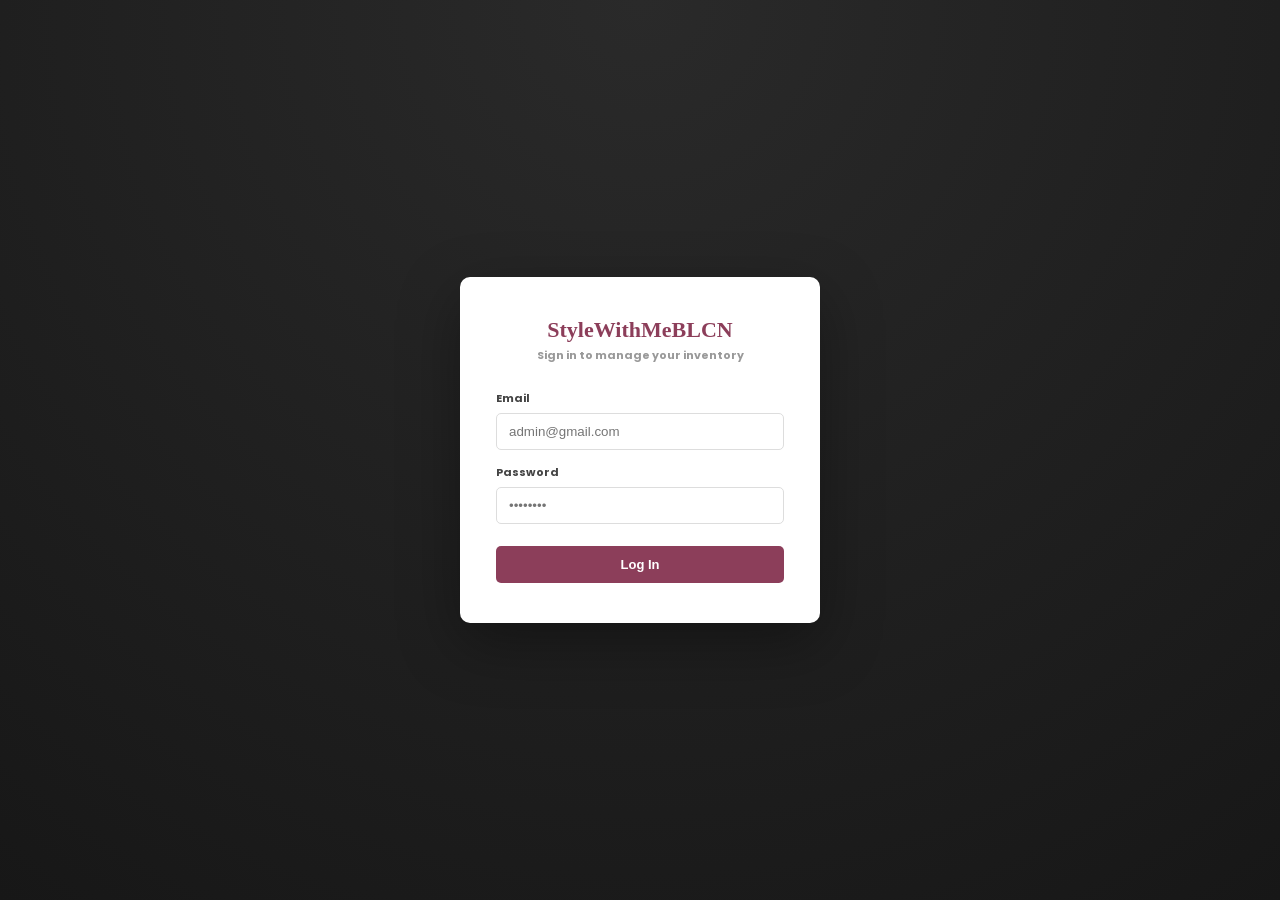
==== commit dbd0104b: "finished the actions, added some confirmation instead of the default browser prompt" ====
--- a/index.html
+++ b/index.html
@@ -20,7 +20,7 @@
           <a class="nav-link active" href="index.html">⌘ <span>Dashboard</span></a>
           <a class="nav-link" href="products.html">▣ <span>Manage Product</span></a>
           <a class="nav-link" href="inventory.html">▤ <span>Manage Inventory</span></a>
-          <a class="nav-link" href="low-stock.html">♧ <span>Low Stock Alert</span></a>
+          <a class="nav-link" href="low-stock.html">⚠ <span>Low Stock Alert</span></a>
           <a class="nav-link" href="out-of-stock.html">⊗ <span>Out of Stocks</span></a>
         </nav>
       </div>
@@ -31,7 +31,7 @@
       <header class="topbar">
         <h1>Dashboard</h1>
         <div class="top-actions">
-          <span class="badge warning">◉ Low Stock</span>
+          <span class="badge warning">✔ Low Stock</span>
           <span class="badge danger">⊗ Out of Stock</span>
           <div class="admin">
             <div class="avatar">◯</div>
@@ -56,7 +56,7 @@
             <div><span>In Stock</span><strong id="statIn">0</strong><small>All Items in Inventory</small></div>
           </div>
           <div class="stat-card">
-            <div class="stat-icon yellow">△</div>
+            <div class="stat-icon yellow">⚠</div>
             <div><span>Low Stock</span><strong id="statLow">0</strong><small>All Items in Inventory</small></div>
           </div>
           <div class="stat-card">
@@ -81,10 +81,10 @@
             <a class="action-row" href="inventory.html">▣ <span>Save Changes</span> →</a>
           </div>
           <div class="panel">
-            <h3>♧ Low Stock Alert</h3>
+            <h3>⚠ Low Stock Alert</h3>
             <p>View low stock items and take action.</p>
             <a class="action-row" href="low-stock.html">☷ <span>View Stock List</span> →</a>
-            <a class="action-row" href="low-stock.html">◉ <span>Review Product and Take Actions</span> →</a>
+            <a class="action-row" href="low-stock.html">⚠ <span>Review Product and Take Actions</span> →</a>
           </div>
         </section>
 
--- a/css/style.css
+++ b/css/style.css
@@ -149,7 +149,7 @@
 .welcome h2,
 .page-heading h2 {
     margin: 0;
-    font-size: 26px
+    font-size: 26px;
 }
 
 .welcome p,
@@ -157,14 +157,14 @@
     margin: 5px 0;
     color: #aaa;
     font-size: 14px;
-    font-weight: bold
+    font-weight: bold;
 }
 
 .stats {
     display: grid;
     grid-template-columns: repeat(4, 1fr);
     gap: 45px;
-    margin-bottom: 16px
+    margin-bottom: 16px;
 }
 
 .stat-card {
@@ -174,28 +174,28 @@
     display: flex;
     align-items: center;
     gap: 12px;
-    min-height: 78px
+    min-height: 78px;
 }
 
 .stat-card span,
 .stat-card small {
-    display: block
+    display: block;
 }
 
 .stat-card span {
     font-size: 11px;
-    font-weight: bold
+    font-weight: bold;
 }
 
 .stat-card strong {
     display: block;
     font-size: 20px;
-    margin: 5px 0
+    margin: 5px 0;
 }
 
 .stat-card small {
     font-size: 8px;
-    color: #aaa
+    color: #aaa;
 }
 
 .stat-icon {
@@ -205,48 +205,48 @@
     background: #eee;
     display: grid;
     place-items: center;
-    font-size: 20px
+    font-size: 20px;
 }
 
 .stat-icon.green {
     background: #e3f5e5;
-    color: #32a851
+    color: #32a851;
 }
 
 .stat-icon.yellow {
     background: #fff2d8;
-    color: #d59b16
+    color: #d59b16;
 }
 
 .stat-icon.red {
     background: #f6dddd;
-    color: #d52f2f
+    color: #d52f2f;
 }
 
 .management-grid {
     display: grid;
     grid-template-columns: repeat(3, 1fr);
-    gap: 12px
+    gap: 12px;
 }
 
 .panel,
 .table-panel {
     border: 1px solid #e5e5e5;
     border-radius: 6px;
-    padding: 18px
+    padding: 18px;
 }
 
 .panel h3 {
     color: #8c3e5a;
     margin: 0 0 7px;
-    font-size: 14px
+    font-size: 14px;
 }
 
 .panel p {
     font-size: 8px;
     max-width: 160px;
     min-height: 20px;
-    color: #444
+    color: #444;
 }
 
 .action-row {
@@ -259,50 +259,84 @@
     margin-top: 7px;
     text-decoration: none;
     color: #222;
-    font-size: 8px
+    font-size: 8px;
 }
 
 .action-row span {
-    flex: 1
+    flex: 1;
 }
 
 .table-panel {
     margin-top: 12px;
-    padding: 14px
+    padding: 14px;
 }
 
 .table-title {
     color: #8c3e5a;
     font-weight: bold;
     font-size: 12px;
-    margin: 0 0 10px 20px
+    margin: 0 0 10px 20px;
 }
 
 .table-wrap {
-    overflow-x: auto
+    overflow-x: auto;
+    padding: 0 20px;
 }
 
 table {
     width: 100%;
     border-collapse: collapse;
-    font-size: 9px
-}
+    font-size: 9px;
+    table-layout: fixed;
+}
+
+th,
+td {
+    overflow-wrap: break-word;
+}
+
+/* Dashboard "Recent Low Stock Products" table: Item, Code, Stock, Status, Action */
+.table-panel table:not(#productTable) th:nth-child(1),
+.table-panel table:not(#productTable) td:nth-child(1) { width: 32%; }
+.table-panel table:not(#productTable) th:nth-child(2),
+.table-panel table:not(#productTable) td:nth-child(2) { width: 14%; }
+.table-panel table:not(#productTable) th:nth-child(3),
+.table-panel table:not(#productTable) td:nth-child(3) { width: 14%; }
+.table-panel table:not(#productTable) th:nth-child(4),
+.table-panel table:not(#productTable) td:nth-child(4) { width: 18%; }
+.table-panel table:not(#productTable) th:nth-child(5),
+.table-panel table:not(#productTable) td:nth-child(5) { width: 22%; }
+
+/* Manage Product / Manage Inventory / Low Stock / Out of Stock tables:
+   Item, Code, Category, Stock, Status, Action */
+#productTable th:nth-child(1),
+#productTable td:nth-child(1) { width: 26%; }
+#productTable th:nth-child(2),
+#productTable td:nth-child(2) { width: 10%; }
+#productTable th:nth-child(3),
+#productTable td:nth-child(3) { width: 14%; }
+#productTable th:nth-child(4),
+#productTable td:nth-child(4) { width: 10%; }
+#productTable th:nth-child(5),
+#productTable td:nth-child(5) { width: 14%; }
+#productTable th:nth-child(6),
+#productTable td:nth-child(6) { width: 26%; }
 
 th,
 td {
     border-top: 1px solid #eee;
     padding: 8px 12px;
-    text-align: left
+    text-align: left;
 }
 
 th {
-    font-weight: bold
+    font-weight: bold;
 }
 
 .stock {
     display: flex;
     align-items: center;
-    gap: 8px
+    gap: 8px;
 }
 
 .stock i {
@@ -310,43 +344,43 @@
     width: 55px;
     height: 3px;
     background: #ddd;
-    border-radius: 5px
+    border-radius: 5px;
 }
 
 .stock b {
     display: block;
     height: 3px;
     background: #ef4444;
-    border-radius: 5px
+    border-radius: 5px;
 }
 
 .stock b.ok {
-    background: #34c759
+    background: #34c759;
 }
 
 .stock b.zero {
-    background: #ef4444
+    background: #ef4444;
 }
 
 .status {
     padding: 3px 6px;
     border-radius: 3px;
-    font-size: 8px
+    font-size: 8px;
 }
 
 .status.low {
     background: #fff0c9;
-    color: #c88a00
+    color: #c88a00;
 }
 
 .status.in {
     background: #dff7e5;
-    color: #32a851
+    color: #32a851;
 }
 
 .status.out {
     background: #ffe0e0;
-    color: #d22
+    color: #d22;
 }
 
 .pagination {
@@ -355,7 +389,7 @@
     align-items: center;
     color: #aaa;
     font-size: 8px;
-    margin-top: 12px
+    margin-top: 12px;
 }
 
 .pagination button {
@@ -364,27 +398,27 @@
     width: 27px;
     height: 27px;
     margin-left: 4px;
-    border-radius: 3px
+    border-radius: 3px;
 }
 
 .pagination .current {
     background: #8c3e5a;
-    color: #fff
+    color: #fff;
 }
 
 .page-heading {
-    margin: 0 0 22px
+    margin: 0 0 22px;
 }
 
 .full {
-    margin-top: 0
+    margin-top: 0;
 }
 
 .toolbar {
     display: flex;
     justify-content: space-between;
     gap: 10px;
-    margin-bottom: 14px
+    margin-bottom: 14px;
 }
 
 input {
@@ -392,7 +426,7 @@
     border: 1px solid #ddd;
     border-radius: 5px;
     flex: 1;
-    max-width: 350px
+    max-width: 350px;
 }
 
 .primary {
@@ -401,95 +435,112 @@
     border: 0;
     border-radius: 5px;
     padding: 10px 16px;
-    cursor: pointer
+    cursor: pointer;
 }
 
 .text-btn {
-    border: 0;
-    background: none;
+    border: 1px solid #8c3e5a;
+    background: #fff;
     color: #8c3e5a;
-    cursor: pointer
+    cursor: pointer;
+    padding: 6px 10px;
+    border-radius: 4px;
+    font-size: 8px;
+    font-weight: bold;
+    white-space: nowrap;
+    transition: 0.2s ease-in;
+}
+
+.text-btn:hover {
+    background: #8c3e5a;
+    color: #fff;
 }
 
 .text-btn.danger-text {
+    border-color: #d22;
     color: #d22;
     margin-left: 8px;
 }
 
+.text-btn.danger-text:hover {
+    background: #d22;
+    color: #fff;
+}
+
 @media(max-width:900px) {
     .sidebar {
-        width: 190px
+        width: 190px;
     }
 
     .stats {
         grid-template-columns: repeat(2, 1fr);
-        gap: 12px
+        gap: 12px;
     }
 
     .management-grid {
-        grid-template-columns: 1fr
+        grid-template-columns: 1fr;
     }
 
     .top-actions .badge {
-        display: none
+        display: none;
     }
 }
 
 @media(max-width:600px) {
     .sidebar {
         width: 65px;
-        padding: 0 8px 15px
+        padding: 0 8px 15px;
     }
 
     .brand {
         font-size: 0;
-        text-align: center
+        text-align: center;
     }
 
     .brand:after {
         content: "SW";
         font: bold 16px Georgia;
-        color: #8c3e5a
+        color: #8c3e5a;
     }
 
     .nav-link span {
-        display: none
+        display: none;
     }
 
     .nav-link {
-        justify-content: center
+        justify-content: center;
     }
 
     .logout {
-        font-size: 0
+        font-size: 0;
     }
 
     .logout:first-letter {
-        font-size: 16px
+        font-size: 16px;
     }
 
     .topbar {
-        padding: 0 15px
+        padding: 0 15px;
     }
 
     .admin div:last-child {
-        display: none
+        display: none;
     }
 
     .content {
-        padding: 20px 14px
+        padding: 20px 14px;
     }
 
     .welcome {
-        margin-left: 0
+        margin-left: 0;
     }
 
     .stats {
-        grid-template-columns: 1fr
+        grid-template-columns: 1fr;
     }
 
     .topbar h1 {
-        font-size: 14px
+        font-size: 14px;
     }
 }
 
@@ -617,4 +668,50 @@
     padding: 9px 16px;
     cursor: pointer;
     font-size: 12px;
+}
+
+/* ============================================================
+   Confirmation / stock popups + toast notifications
+   ============================================================ */
+.modal-sm {
+    max-width: 340px;
+}
+
+.modal-message {
+    font-size: 12px;
+    color: #555;
+    line-height: 1.6;
+    margin: 0 0 4px;
+}
+
+.primary.danger-btn {
+    background: #d22;
+}
+
+.primary.danger-btn:hover {
+    background: #b31c1c;
+}
+
+.toast {
+    position: fixed;
+    left: 50%;
+    bottom: 28px;
+    transform: translateX(-50%) translateY(16px);
+    background: #202020;
+    color: #fff;
+    font-size: 12px;
+    font-weight: bold;
+    padding: 12px 20px;
+    border-radius: 7px;
+    box-shadow: 0 12px 30px rgba(0, 0, 0, .3);
+    opacity: 0;
+    pointer-events: none;
+    transition: opacity .25s ease, transform .25s ease;
+    z-index: 100;
+    max-width: 80vw;
+}
+
+.toast.show {
+    opacity: 1;
+    transform: translateX(-50%) translateY(0);
 }
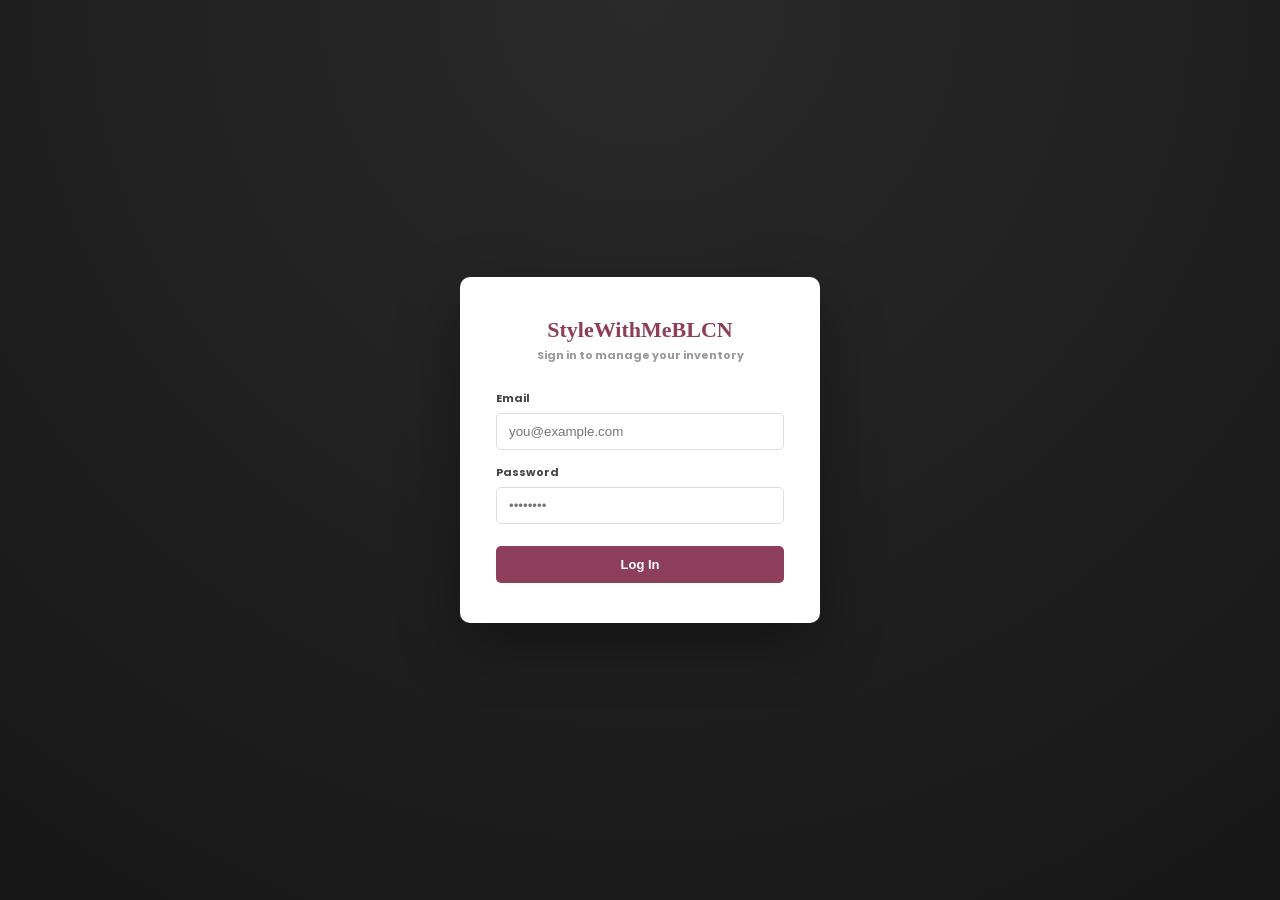
==== commit 7b6e5288: "finalized system and added a staff only account where he/she can only update but not add edit or del" ====
--- a/index.html
+++ b/index.html
@@ -18,7 +18,7 @@
         <div class="brand">StyleWithMeBLCN</div>
         <nav class="nav">
           <a class="nav-link active" href="index.html">⌘ <span>Dashboard</span></a>
-          <a class="nav-link" href="products.html">▣ <span>Manage Product</span></a>
+          <a class="nav-link admin-only" href="products.html">▣ <span>Manage Product</span></a>
           <a class="nav-link" href="inventory.html">▤ <span>Manage Inventory</span></a>
           <a class="nav-link" href="low-stock.html">⚠ <span>Low Stock Alert</span></a>
           <a class="nav-link" href="out-of-stock.html">⊗ <span>Out of Stocks</span></a>
@@ -35,7 +35,7 @@
           <span class="badge danger">⊗ Out of Stock</span>
           <div class="admin">
             <div class="avatar">◯</div>
-            <div><strong>Admin User</strong><small>admin@gmail.com</small></div>
+            <div><strong id="userRoleLabel">Admin User</strong><small id="userEmail">admin@gmail.com</small></div>
           </div>
         </div>
       </header>
@@ -66,7 +66,7 @@
         </section>
 
         <section class="management-grid">
-          <div class="panel">
+          <div class="panel admin-only">
             <h3>◇ Manage Product</h3>
             <p>Add, edit or remove products from your catalog.</p>
             <a class="action-row" href="products.html">☷ <span>View Stock List</span> →</a>
--- a/css/style.css
+++ b/css/style.css
@@ -714,4 +714,11 @@
 .toast.show {
     opacity: 1;
     transform: translateX(-50%) translateY(0);
+}
+
+/* ============================================================
+   Role-based UI (staff accounts have limited access)
+   ============================================================ */
+.hidden-role {
+    display: none !important;
 }
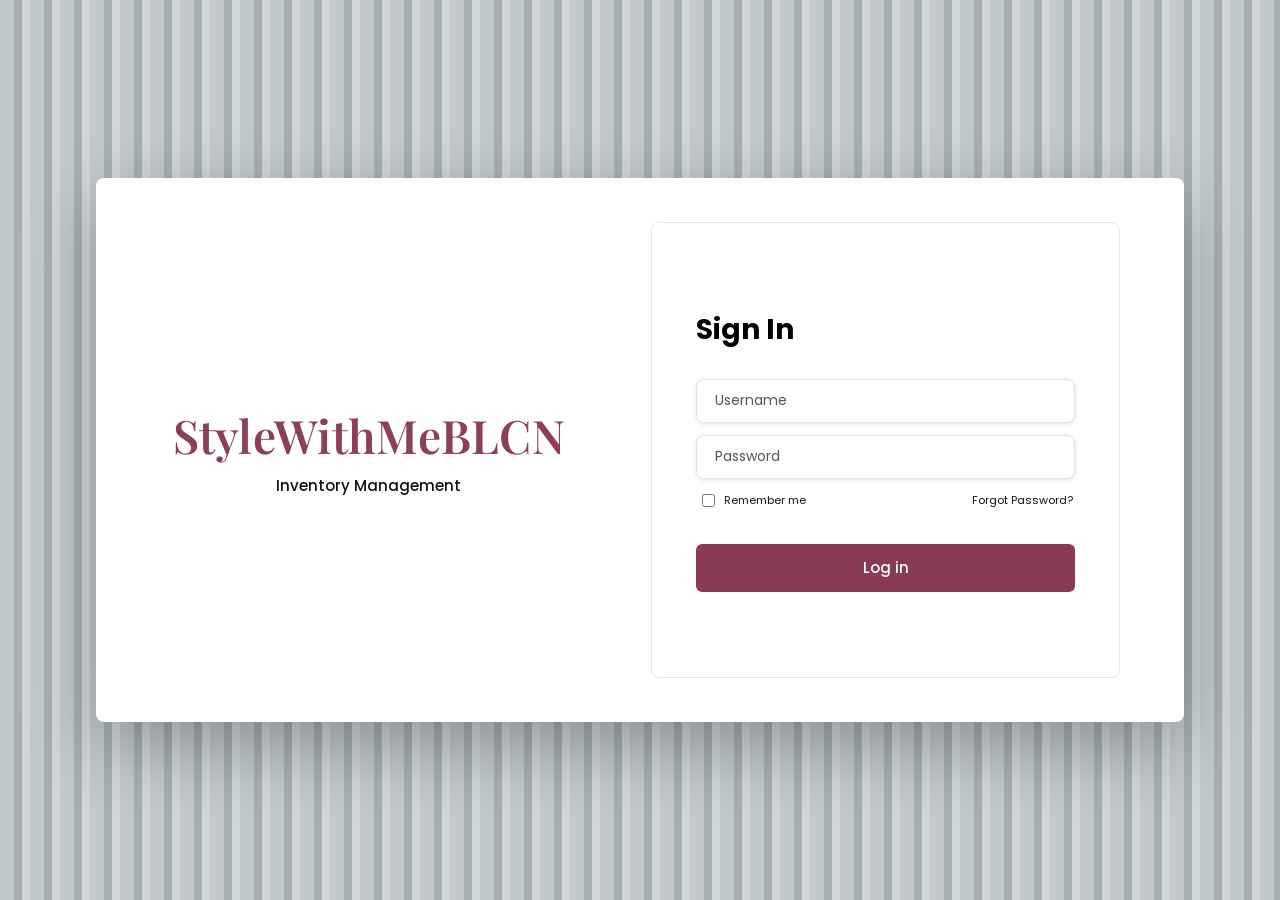
==== commit 970ccf47: "made the ui very similar to the approved figma design and added a page for adding a product" ====
--- a/index.html
+++ b/index.html
@@ -17,24 +17,24 @@
       <div>
         <div class="brand">StyleWithMeBLCN</div>
         <nav class="nav">
-          <a class="nav-link active" href="index.html">⌘ <span>Dashboard</span></a>
-          <a class="nav-link admin-only" href="products.html">▣ <span>Manage Product</span></a>
-          <a class="nav-link" href="inventory.html">▤ <span>Manage Inventory</span></a>
-          <a class="nav-link" href="low-stock.html">⚠ <span>Low Stock Alert</span></a>
-          <a class="nav-link" href="out-of-stock.html">⊗ <span>Out of Stocks</span></a>
+          <a class="nav-link active" href="index.html"><i data-icon="command"></i> <span>Dashboard</span></a>
+          <a class="nav-link admin-only" href="products.html"><i data-icon="box"></i> <span>Manage Product</span></a>
+          <a class="nav-link" href="inventory.html"><i data-icon="database"></i> <span>Manage Inventory</span></a>
+          <a class="nav-link" href="low-stock.html"><i data-icon="bell"></i> <span>Low Stock Alert</span></a>
+          <a class="nav-link" href="out-of-stock.html"><i data-icon="xCircle"></i> <span>Out of Stocks</span></a>
         </nav>
       </div>
-      <button class="logout" onclick="logout()">↪ Log Out</button>
+      <button class="logout" onclick="logout()"><i data-icon="logout"></i> <span>Log Out</span></button>
     </aside>
 
     <main class="main">
       <header class="topbar">
         <h1>Dashboard</h1>
         <div class="top-actions">
-          <span class="badge warning">✔ Low Stock</span>
-          <span class="badge danger">⊗ Out of Stock</span>
+          <span class="badge warning"><i data-icon="checkCircle"></i> <span class="badge-label">Low Stock</span></span>
+          <span class="badge danger"><i data-icon="xCircle"></i> <span class="badge-label">Out of Stock</span></span>
           <div class="admin">
-            <div class="avatar">◯</div>
+            <i data-icon="user" data-class="avatar-ic"></i>
             <div><strong id="userRoleLabel">Admin User</strong><small id="userEmail">admin@gmail.com</small></div>
           </div>
         </div>
@@ -42,49 +42,47 @@
 
       <section class="content">
         <div class="welcome">
-          <h2>Welcome back, admin!</h2>
-          <p>Here's what happening in your inventory today</p>
+          <h2 id="welcomeHeading">Welcome back!</h2>
+          <p>Here's what's happening in your inventory today</p>
         </div>
 
         <section class="stats">
           <div class="stat-card">
-            <div class="stat-icon">◇</div>
+            <div class="stat-icon"><i data-icon="box"></i></div>
             <div><span>Total Products</span><strong id="statTotal">0</strong><small>All Items in Inventory</small></div>
           </div>
           <div class="stat-card">
-            <div class="stat-icon green">✓</div>
+            <div class="stat-icon green"><i data-icon="checkCircle"></i></div>
             <div><span>In Stock</span><strong id="statIn">0</strong><small>All Items in Inventory</small></div>
           </div>
           <div class="stat-card">
-            <div class="stat-icon yellow">⚠</div>
+            <div class="stat-icon yellow"><i data-icon="alertTriangle"></i></div>
             <div><span>Low Stock</span><strong id="statLow">0</strong><small>All Items in Inventory</small></div>
           </div>
           <div class="stat-card">
-            <div class="stat-icon red">⊗</div>
+            <div class="stat-icon red"><i data-icon="xCircle"></i></div>
             <div><span>Out of Stock</span><strong id="statOut">0</strong><small>All Items in Inventory</small></div>
           </div>
         </section>
 
         <section class="management-grid">
           <div class="panel admin-only">
-            <h3>◇ Manage Product</h3>
+            <h3><i data-icon="box"></i> Manage Product</h3>
             <p>Add, edit or remove products from your catalog.</p>
-            <a class="action-row" href="products.html">☷ <span>View Stock List</span> →</a>
-            <a class="action-row" href="products.html">▣ <span>Add / Edit / Delete Product</span> →</a>
-            <a class="action-row" href="products.html">▣ <span>Save Changes</span> →</a>
+            <a class="action-row" href="products.html"><i data-icon="list"></i> <span>View Stock List</span> <i data-icon="chevronRight"></i></a>
+            <a class="action-row" href="products.html"><i data-icon="edit"></i> <span>Add / Edit / Delete Product</span> <i data-icon="chevronRight"></i></a>
           </div>
           <div class="panel">
-            <h3>▤ Manage Inventory</h3>
+            <h3><i data-icon="database"></i> Manage Inventory</h3>
             <p>Track stock levels and update inventory counts.</p>
-            <a class="action-row" href="inventory.html">☷ <span>View Stock List</span> →</a>
-            <a class="action-row" href="inventory.html">↔ <span>Update Stock (In/Out)</span> →</a>
-            <a class="action-row" href="inventory.html">▣ <span>Save Changes</span> →</a>
+            <a class="action-row" href="inventory.html"><i data-icon="list"></i> <span>View Stock List</span> <i data-icon="chevronRight"></i></a>
+            <a class="action-row" href="inventory.html"><i data-icon="repeat"></i> <span>Update Stock (In/Out)</span> <i data-icon="chevronRight"></i></a>
           </div>
           <div class="panel">
-            <h3>⚠ Low Stock Alert</h3>
+            <h3><i data-icon="bell"></i> Low Stock Alert</h3>
             <p>View low stock items and take action.</p>
-            <a class="action-row" href="low-stock.html">☷ <span>View Stock List</span> →</a>
-            <a class="action-row" href="low-stock.html">⚠ <span>Review Product and Take Actions</span> →</a>
+            <a class="action-row" href="low-stock.html"><i data-icon="list"></i> <span>View Stock List</span> <i data-icon="chevronRight"></i></a>
+            <a class="action-row" href="low-stock.html"><i data-icon="eye"></i> <span>Review Product and Take Actions</span> <i data-icon="chevronRight"></i></a>
           </div>
         </section>
 
@@ -105,8 +103,9 @@
               </tbody>
             </table>
           </div>
-          <div class="pagination"><small id="paginationCount">Showing 0 of 0 Products</small>
-            <div><button>‹</button><button class="current">1</button><button>›</button></div>
+          <div class="pagination">
+            <small id="paginationCount">Showing 0 of 0 Products</small>
+            <div class="pager" id="dashPager"></div>
           </div>
         </section>
       </section>
--- a/css/style.css
+++ b/css/style.css
@@ -12,8 +12,9 @@
 .app {
     display: flex;
     min-height: 100vh;
-    max-width: 1500px;
-    margin: auto;
+    width: 100%;
+    max-width: none;
+    margin: 0;
     background: #fff;
 }
 
@@ -163,7 +164,7 @@
 .stats {
     display: grid;
     grid-template-columns: repeat(4, 1fr);
-    gap: 45px;
+    gap: clamp(16px, 3vw, 45px);
     margin-bottom: 16px;
 }
 
@@ -467,26 +468,57 @@
     color: #fff;
 }
 
-@media(max-width:900px) {
+/* ============================================================
+   Responsive breakpoints
+   1200 small laptop | 1024 tablet landscape | 900 | 820 tablet portrait
+   600 phone | 400 small phone
+   ============================================================ */
+@media(max-width:1200px) {
+    .sidebar {
+        width: 205px;
+    }
+
+    .topbar {
+        padding: 0 22px;
+    }
+
+    .content {
+        padding: 22px;
+    }
+}
+
+@media(max-width:1024px) {
     .sidebar {
         width: 190px;
     }
 
     .stats {
         grid-template-columns: repeat(2, 1fr);
-        gap: 12px;
+        gap: 16px;
     }
 
     .management-grid {
-        grid-template-columns: 1fr;
-    }
-
+        grid-template-columns: repeat(2, 1fr);
+    }
+
+    /* three visible panels in two columns: let the last one span the row */
+    .management-grid:not(:has(.hidden-role)) > .panel:last-child {
+        grid-column: 1 / -1;
+    }
+
+    .panel p {
+        max-width: none;
+    }
+}
+
+@media(max-width:900px) {
     .top-actions .badge {
         display: none;
     }
 }
 
-@media(max-width:600px) {
+/* Tablet portrait: icon-only sidebar, scrollable tables, readable text */
+@media(max-width:820px) {
     .sidebar {
         width: 65px;
         padding: 0 8px 15px;
@@ -495,6 +527,7 @@
     .brand {
         font-size: 0;
         text-align: center;
+        padding: 28px 0 24px;
     }
 
     .brand:after {
@@ -509,6 +542,7 @@
 
     .nav-link {
         justify-content: center;
+        padding: 12px 0;
     }
 
     .logout {
@@ -520,7 +554,105 @@
     }
 
     .topbar {
-        padding: 0 15px;
+        padding: 0 16px;
+    }
+
+    .content {
+        padding: 20px 16px;
+    }
+
+    .welcome {
+        margin-left: 0;
+    }
+
+    .welcome h2,
+    .page-heading h2 {
+        font-size: 22px;
+    }
+
+    .admin {
+        font-size: 11px;
+    }
+
+    .stat-card span {
+        font-size: 12px;
+    }
+
+    .stat-card small {
+        font-size: 10px;
+    }
+
+    .panel p,
+    .action-row {
+        font-size: 11px;
+    }
+
+    .table-title {
+        font-size: 13px;
+        margin-left: 10px;
+    }
+
+    .status {
+        font-size: 11px;
+    }
+
+    .pagination {
+        font-size: 11px;
+        flex-wrap: wrap;
+        gap: 8px;
+    }
+
+    /* tables keep a sensible width and scroll sideways inside the panel */
+    .table-wrap {
+        padding: 0 10px;
+        -webkit-overflow-scrolling: touch;
+    }
+
+    table {
+        table-layout: auto;
+        min-width: 560px;
+        font-size: 12px;
+    }
+
+    th,
+    td {
+        white-space: nowrap;
+        padding: 10px 8px;
+    }
+
+    .table-panel table th,
+    .table-panel table td {
+        width: auto !important;
+    }
+
+    .text-btn {
+        font-size: 11px;
+        padding: 7px 11px;
+    }
+
+    .toolbar {
+        flex-wrap: wrap;
+        gap: 8px;
+    }
+
+    .toolbar input {
+        min-width: 0;
+        flex: 1 1 160px;
+    }
+}
+
+/* Phone */
+@media(max-width:600px) {
+    .topbar {
+        padding: 0 12px;
+    }
+
+    .topbar h1 {
+        font-size: 14px;
+    }
+
+    .admin {
+        margin-left: 0;
     }
 
     .admin div:last-child {
@@ -528,19 +660,77 @@
     }
 
     .content {
-        padding: 20px 14px;
-    }
-
-    .welcome {
-        margin-left: 0;
+        padding: 16px 12px;
     }
 
     .stats {
         grid-template-columns: 1fr;
-    }
-
-    .topbar h1 {
-        font-size: 14px;
+        gap: 12px;
+    }
+
+    .stat-card {
+        min-height: 64px;
+    }
+
+    .management-grid {
+        grid-template-columns: 1fr;
+    }
+
+    .welcome {
+        margin-bottom: 20px;
+    }
+
+    .page-heading {
+        margin-bottom: 16px;
+    }
+
+    .toolbar-filters,
+    .toolbar > input,
+    .toolbar .primary {
+        flex: 1 1 100%;
+        max-width: none;
+    }
+
+    .toolbar-filters select {
+        flex: 1 1 100%;
+    }
+
+    .toolbar .primary {
+        padding: 12px 16px;
+    }
+
+    .modal-actions .primary,
+    .modal-actions .btn-secondary {
+        flex: 1;
+    }
+}
+
+/* Small phone */
+@media(max-width:400px) {
+    .sidebar {
+        width: 56px;
+        padding: 0 6px 12px;
+    }
+
+    .content {
+        padding: 14px 10px;
+    }
+
+    .welcome h2,
+    .page-heading h2 {
+        font-size: 20px;
+    }
+
+    .stat-card {
+        padding: 12px;
+    }
+
+    .login-card {
+        padding: 28px 20px;
+    }
+
+    .modal {
+        padding: 18px;
     }
 }
 
@@ -696,7 +886,7 @@
     position: fixed;
     left: 50%;
     bottom: 28px;
-    transform: translateX(-50%) translateY(16px);
+    transform: translateX(-50%);
     background: #202020;
     color: #fff;
     font-size: 12px;
@@ -706,14 +896,13 @@
     box-shadow: 0 12px 30px rgba(0, 0, 0, .3);
     opacity: 0;
     pointer-events: none;
-    transition: opacity .25s ease, transform .25s ease;
+    transition: opacity .25s ease;
     z-index: 100;
     max-width: 80vw;
 }
 
 .toast.show {
     opacity: 1;
-    transform: translateX(-50%) translateY(0);
 }
 
 /* ============================================================
@@ -721,4 +910,673 @@
    ============================================================ */
 .hidden-role {
     display: none !important;
+}
+/* ============================================================
+   Final polish: small-screen safety (login, modals, toast, topbar)
+   ============================================================ */
+.topbar {
+    height: auto;
+    min-height: 70px;
+    gap: 12px;
+}
+
+.topbar h1 {
+    min-width: 0;
+}
+
+.login-page {
+    padding: 16px;
+}
+
+.modal-overlay {
+    padding: 16px;
+}
+
+.modal {
+    max-height: calc(100vh - 32px);
+    overflow-y: auto;
+}
+
+@media(max-width:820px) {
+    .modal,
+    .modal-sm {
+        width: calc(100vw - 32px);
+        max-width: 420px;
+    }
+
+    .toast {
+        max-width: calc(100vw - 32px);
+        text-align: center;
+    }
+}
+
+/* short landscape phones: keep the modal and toast reachable */
+@media(max-height:480px) {
+    .toast {
+        bottom: 12px;
+    }
+
+    .sidebar {
+        min-height: 0;
+    }
+}
+
+
+.main {
+    min-width: 0;
+}
+
+.toolbar-filters {
+    display: flex;
+    gap: 10px;
+    flex: 1;
+    flex-wrap: wrap;
+}
+
+.toolbar-filters input {
+    flex: 1 1 200px;
+}
+
+.toolbar select {
+    padding: 10px 12px;
+    border: 1px solid #ddd;
+    border-radius: 5px;
+    background: #fff;
+    font-family: inherit;
+    cursor: pointer;
+}
+
+/* ============================================================
+   Low stock notification bell (injected by js/script.js)
+   ============================================================ */
+.notif-wrap {
+    position: relative;
+}
+
+.notif-btn {
+    position: relative;
+    width: 38px;
+    height: 38px;
+    border: 1px solid #e3d6da;
+    border-radius: 50%;
+    background: #fff;
+    cursor: pointer;
+    font-size: 17px;
+    line-height: 1;
+    display: inline-flex;
+    align-items: center;
+    justify-content: center;
+}
+
+.notif-btn:hover,
+.notif-btn[aria-expanded="true"] {
+    background: #f6eef1;
+}
+
+.notif-count {
+    position: absolute;
+    top: -4px;
+    right: -4px;
+    min-width: 18px;
+    height: 18px;
+    padding: 0 5px;
+    box-sizing: border-box;
+    border-radius: 9px;
+    background: #d93025;
+    color: #fff;
+    font: 700 10px/18px Arial, sans-serif;
+    text-align: center;
+}
+
+.notif-count[hidden] {
+    display: none;
+}
+
+.notif-btn.has-alerts .notif-icon {
+    display: inline-block;
+    transform-origin: 50% 0;
+    animation: notif-ring 1s ease 1;
+}
+
+@keyframes notif-ring {
+    0%, 100% { transform: rotate(0); }
+    20% { transform: rotate(16deg); }
+    40% { transform: rotate(-14deg); }
+    60% { transform: rotate(8deg); }
+    80% { transform: rotate(-6deg); }
+}
+
+.notif-panel {
+    display: none;
+    position: absolute;
+    right: 0;
+    top: calc(100% + 10px);
+    width: 320px;
+    max-height: min(70vh, 440px);
+    overflow-y: auto;
+    background: #fff;
+    border: 1px solid #eadde1;
+    border-radius: 12px;
+    box-shadow: 0 12px 32px rgba(0, 0, 0, .18);
+    z-index: 300;
+}
+
+.notif-panel.open {
+    display: block;
+}
+
+.notif-head {
+    display: flex;
+    justify-content: space-between;
+    align-items: center;
+    padding: 14px 16px;
+    border-bottom: 1px solid #f0e6e9;
+    font-size: 13px;
+}
+
+.notif-head span {
+    background: #f6eef1;
+    border-radius: 10px;
+    padding: 2px 9px;
+    font-size: 11px;
+    font-weight: bold;
+}
+
+.notif-section-head {
+    display: flex;
+    justify-content: space-between;
+    align-items: center;
+    padding: 10px 16px 6px;
+    font-size: 11px;
+    font-weight: bold;
+    text-transform: uppercase;
+    letter-spacing: .4px;
+}
+
+.notif-section-head.low {
+    color: #c88a00;
+}
+
+.notif-section-head.out {
+    color: #d22;
+}
+
+.notif-section-head a {
+    font-size: 11px;
+    font-weight: normal;
+    text-transform: none;
+    letter-spacing: 0;
+    color: #8c3e5a;
+    text-decoration: none;
+}
+
+.notif-section-head a:hover,
+.notif-more:hover {
+    text-decoration: underline;
+}
+
+.notif-item {
+    display: flex;
+    justify-content: space-between;
+    align-items: center;
+    gap: 10px;
+    padding: 9px 16px;
+    color: inherit;
+    text-decoration: none;
+    font-size: 12px;
+}
+
+.notif-item:hover {
+    background: #faf5f7;
+}
+
+.notif-name small {
+    color: #999;
+    margin-left: 4px;
+}
+
+.notif-panel .status {
+    font-size: 11px;
+    font-weight: bold;
+    white-space: nowrap;
+}
+
+.notif-more {
+    display: block;
+    padding: 4px 16px 10px;
+    font-size: 11px;
+    color: #8c3e5a;
+    text-decoration: none;
+}
+
+.notif-empty {
+    padding: 26px 16px;
+    text-align: center;
+    color: #32a851;
+    font-size: 12px;
+}
+
+@media(max-width:600px) {
+    .notif-panel {
+        position: fixed;
+        left: 12px;
+        right: 12px;
+        top: 76px;
+        width: auto;
+    }
+}
+
+
+/* ============================================================
+   Figma design pass — Dashboard (fluid, not a fixed 1509px frame)
+   ============================================================ */
+.ic { width: 18px; height: 18px; flex: none; vertical-align: middle; }
+.nav-link .ic { width: 18px; height: 18px; }
+.logout { display: flex; align-items: center; justify-content: center; gap: 8px; font-family: inherit; }
+.logout .ic { width: 20px; height: 20px; }
+.badge { display: inline-flex; align-items: center; gap: 6px; font-size: 13px; padding: 7px 12px; background: #fff; }
+.badge .ic { width: 16px; height: 16px; }
+.badge.warning .ic { color: #d59b16; }
+.badge.danger .ic { color: #d52f2f; }
+.avatar-ic { width: 34px; height: 34px; stroke-width: 1.5; color: #111; }
+.admin { font-size: 11px; }
+.admin strong { font-size: 12px; }
+.topbar h1 { font-size: 20px; font-weight: 600; }
+
+.welcome { margin: 10px 0 32px 25px; }
+.welcome h2 { font-size: clamp(28px, 4vw, 40px); font-weight: 700; color: #000; line-height: 1.15; }
+.welcome p { font-size: clamp(16px, 2vw, 22px); font-weight: 600; color: #b5b5b5; margin: 4px 0 0; }
+
+.stats { gap: clamp(14px, 2.4vw, 32px); margin-bottom: 22px; }
+.stat-card { padding: 18px 20px; min-height: 116px; gap: 16px; border-radius: 6px; }
+.stat-card span { font-size: 15px; font-weight: 600; color: #111; }
+.stat-card strong { font-size: 26px; font-weight: 700; margin: 6px 0 10px; font-family: "Courier New", monospace; letter-spacing: 1px; }
+.stat-card small { font-size: 11px; }
+.stat-icon { width: 60px; height: 60px; flex: none; border: 1px solid #d9d9d9; }
+.stat-icon .ic { width: 28px; height: 28px; stroke-width: 1.8; color: #111; }
+.stat-icon.green { background: #e3f5e5; border-color: #b9e3c0; }
+.stat-icon.green .ic { color: #1f9e46; }
+.stat-icon.yellow { background: #fff2d8; border-color: #f1d9a1; }
+.stat-icon.yellow .ic { color: #d59b16; }
+.stat-icon.red { background: #f6dddd; border-color: #eeb4b4; }
+.stat-icon.red .ic { color: #c62828; }
+
+.management-grid { gap: clamp(12px, 1.6vw, 22px); }
+.panel { padding: 24px 22px 28px; border-radius: 12px; min-height: 270px; }
+.panel h3 { display: flex; align-items: center; gap: 10px; font-size: 20px; font-weight: 500; margin: 0 0 6px; }
+.panel h3 .ic { width: 22px; height: 22px; }
+.panel p { font-size: 12px; max-width: 210px; margin: 0 0 40px 32px; line-height: 1.5; }
+.action-row { padding: 9px 14px; margin-top: 10px; font-size: 12px; border-radius: 4px; }
+.action-row span { text-align: center; }
+.action-row .ic { width: 15px; height: 15px; }
+
+.table-panel { margin-top: 20px; padding: 16px 14px 18px; border-radius: 12px; }
+.table-title { font-size: 16px; font-weight: 500; margin: 0 0 12px 36px; }
+.table-wrap { padding: 0 6px; }
+.table-panel .table-wrap { border: 1px solid #e5e5e5; border-radius: 4px; margin: 0 6px; padding: 0; }
+.table-panel table { font-size: 12px; }
+.table-panel th { text-align: center; font-weight: 600; background: #fff; border-top: 0; padding: 10px 12px; }
+.table-panel td { text-align: center; font-weight: 500; padding: 12px; vertical-align: middle; }
+
+.stock-cell { display: inline-flex; align-items: center; gap: 10px; }
+.stock-num { min-width: 18px; text-align: right; }
+.stock-bar { display: block; width: 80px; height: 4px; background: #e6e6e6; border-radius: 4px; overflow: hidden; }
+.stock-bar span { display: block; height: 100%; border-radius: 4px; }
+.stock-bar .red { background: #ef4444; }
+.stock-bar .orange { background: #f59e0b; }
+.stock-bar .green { background: #10b981; }
+
+.status { font-size: 10px; padding: 3px 10px; border-radius: 3px; font-weight: 500; display: inline-block; }
+.icon-btn { background: none; border: 0; cursor: pointer; padding: 4px; color: #111; border-radius: 4px; display: inline-grid; place-items: center; transition: .2s; }
+.icon-btn:hover { background: #f3e6ea; color: #8c3e5a; }
+.icon-btn .ic { width: 17px; height: 17px; }
+
+.pagination { margin: 16px 6px 0; font-size: 10px; flex-wrap: wrap; gap: 10px; }
+.pager { display: flex; gap: 8px; }
+.pager button { width: 32px; height: 32px; margin: 0; display: inline-grid; place-items: center; padding: 0; font: inherit; font-size: 12px; border: 1px solid #ddd; border-radius: 4px; background: #fff; color: #333; cursor: pointer; transition: .2s; }
+.pager button:hover:not(:disabled):not(.current) { border-color: #8c3e5a; color: #8c3e5a; }
+.pager button.current { background: #8c3e5a; border-color: #8c3e5a; color: #fff; }
+.pager button:disabled { opacity: .4; cursor: default; }
+.pager .ic { width: 16px; height: 16px; }
+
+@media (max-width: 1024px) {
+  .panel { min-height: 0; }
+  .panel p { margin-bottom: 20px; }
+}
+@media (max-width: 820px) {
+  .logout span { display: none; }
+  .logout { padding: 11px 0; }
+  .nav-link .ic { width: 20px; height: 20px; }
+  .badge { font-size: 12px; }
+  .panel h3 { font-size: 17px; }
+  .panel p { margin-left: 0; max-width: none; font-size: 12px; }
+  .action-row { font-size: 12px; }
+  .table-title { margin-left: 8px; }
+  .table-panel table { min-width: 520px; }
+  .table-panel .table-wrap { overflow-x: auto; }
+  .status { font-size: 11px; }
+}
+@media (max-width: 600px) {
+  .stat-card { min-height: 92px; padding: 14px; }
+  .stat-icon { width: 48px; height: 48px; }
+  .stat-icon .ic { width: 22px; height: 22px; }
+  .stat-card strong { font-size: 22px; }
+  .pagination { justify-content: center; }
+}
+
+
+/* ============================================================
+   Figma design pass — Sign In (fluid card over a photo backdrop)
+   Drop a photo at images/login-bg.jpg to use the store backdrop.
+   ============================================================ */
+.sr-only { position: absolute; width: 1px; height: 1px; overflow: hidden; clip: rect(0 0 0 0); white-space: nowrap; }
+.signin-bg {
+  min-height: 100vh; padding: clamp(12px, 4vw, 48px);
+  display: grid; place-items: center;
+  background:
+    linear-gradient(rgba(255,255,255,.12), rgba(255,255,255,.12)),
+    url("../images/login-bg.jpg") center / cover no-repeat,
+    repeating-linear-gradient(90deg, #b9c2c6 0 14px, #9aa5aa 14px 22px, #c9d0d3 22px 30px);
+}
+.signin-card {
+  width: 100%; max-width: 1088px; min-height: 540px;
+  background: #fff; border-radius: 8px;
+  display: grid; grid-template-columns: 1fr 1fr; align-items: center;
+  gap: clamp(16px, 4vw, 48px); padding: clamp(20px, 4vw, 44px) clamp(20px, 5vw, 70px) clamp(20px, 4vw, 44px) clamp(20px, 3vw, 40px);
+  box-shadow: 0 24px 70px rgba(0,0,0,.28);
+}
+.signin-brand { text-align: center; }
+.signin-brand h1 {
+  margin: 0; font-family: "Playfair Display", Georgia, serif; font-weight: 600;
+  font-size: clamp(30px, 4vw, 46px); color: #8c3e5a; letter-spacing: .3px;
+}
+.signin-brand p { margin: 8px 0 0; font-size: 15px; font-weight: 500; color: #111; }
+.signin-panel {
+  border: 1px solid #e6e6e6; border-radius: 8px;
+  padding: clamp(24px, 4vw, 52px) clamp(20px, 3.4vw, 52px) clamp(28px, 4vw, 58px);
+  min-height: 456px; display: flex; flex-direction: column; justify-content: center;
+}
+.signin-panel h2 { margin: 0 0 28px; font-size: 28px; font-weight: 700; color: #000; }
+.signin-input {
+  display: block; width: 100%; max-width: none; flex: none; height: 44px; margin: 0 0 12px;
+  padding: 0 18px; font: inherit; font-size: 14px; color: #222;
+  border: 1px solid #e4e4e4; border-radius: 8px; background: #fff;
+  box-shadow: 0 1px 4px rgba(0,0,0,.12); transition: .2s;
+}
+.signin-input::placeholder { color: #555; }
+.signin-input:focus { outline: 0; border-color: #8c3e5a; box-shadow: 0 0 0 3px rgba(140,62,90,.18); }
+.signin-row { display: flex; justify-content: space-between; align-items: center; gap: 10px; font-size: 11px; margin: 0 2px 34px; }
+.signin-row a { color: #111; text-decoration: none; }
+.signin-row a:hover { color: #8c3e5a; text-decoration: underline; }
+.remember { display: inline-flex; align-items: center; gap: 6px; cursor: pointer; }
+.remember input { width: 13px; height: 13px; padding: 0; flex: none; max-width: none; accent-color: #8c3e5a; }
+.signin-btn {
+  width: 100%; height: 48px; border: 0; border-radius: 6px; cursor: pointer;
+  background: #8a3a53; color: #fff; font: inherit; font-size: 15px; font-weight: 500; transition: .2s;
+}
+.signin-btn:hover { background: #702d43; }
+.signin-btn:focus-visible { outline: 3px solid rgba(140,62,90,.35); outline-offset: 2px; }
+.signin-panel .error-msg { font-size: 12px; margin-bottom: 16px; }
+
+@media (max-width: 760px) {
+  .signin-card { grid-template-columns: 1fr; min-height: 0; padding: 28px 18px; gap: 22px; }
+  .signin-panel { min-height: 0; }
+  .signin-brand h1 { font-size: 30px; }
+  .signin-panel h2 { font-size: 24px; margin-bottom: 20px; }
+}
+
+
+/* ============================================================
+   Figma design pass — Manage Product, Add/Edit Product, popups
+   ============================================================ */
+.crumbs { display: flex; align-items: center; gap: 12px; }
+.crumbs a { color: inherit; text-decoration: none; }
+.crumbs .ic { width: 16px; height: 16px; }
+
+/* ---- product list ---- */
+.list-card { border: 1px solid #e5e5e5; border-radius: 12px; padding: 22px 22px 20px; }
+.list-head { display: flex; justify-content: space-between; align-items: center; gap: 14px; flex-wrap: wrap; margin-bottom: 18px; }
+.list-head h2 { margin: 0 0 0 20px; font-size: 22px; font-weight: 600; }
+.list-tools { display: flex; align-items: center; gap: 10px; flex-wrap: wrap; }
+.list-tools input[type="search"] { flex: none; width: 220px; max-width: 100%; height: 40px; padding: 0 12px; font: inherit; font-size: 13px; border: 1px solid #ddd; border-radius: 6px; }
+.list-tools select { height: 40px; padding: 0 10px; font: inherit; font-size: 13px; border: 1px solid #ddd; border-radius: 6px; background: #fff; }
+.list-tools input:focus, .list-tools select:focus { outline: 0; border-color: #8c3e5a; }
+.btn-add { display: inline-flex; align-items: center; gap: 8px; height: 40px; padding: 0 18px; background: #8a3a53; color: #fff; border: 0; border-radius: 6px; font: inherit; font-size: 12px; font-weight: 600; text-decoration: none; cursor: pointer; transition: .2s; }
+.btn-add:hover { background: #702d43; }
+.btn-add .ic { width: 18px; height: 18px; }
+
+.plist-wrap { border: 1px solid #e5e5e5; border-radius: 4px; padding: 0; }
+.plist { font-size: 14px; table-layout: fixed; }
+.plist th { text-align: center; font-weight: 600; font-size: 15px; padding: 16px 10px; border-top: 0; border-left: 1px solid #e5e5e5; background: #fff; }
+.plist th:first-child { border-left: 0; text-align: left; padding-left: 28px; }
+.plist td { text-align: center; font-weight: 600; padding: 10px; vertical-align: middle; border-top: 1px solid #e5e5e5; }
+.plist .prod-col { text-align: left; padding-left: 24px; }
+.plist th:nth-child(1) { width: 28%; }
+.plist th:nth-child(2) { width: 16%; }
+.plist th:nth-child(3) { width: 14%; }
+.plist th:nth-child(4) { width: 14%; }
+.plist th:nth-child(5) { width: 14%; }
+.plist th:nth-child(6) { width: 14%; }
+.prod-cell { display: flex; align-items: center; gap: clamp(14px, 3vw, 46px); }
+.prod-code { font-weight: 700; }
+.prod-code small { display: block; font-weight: 500; font-size: 11px; color: #888; margin-top: 2px; }
+.thumb { flex: none; width: 52px; height: 70px; border-radius: 4px; background: #f4f4f4; display: grid; place-items: center; overflow: hidden; }
+.thumb img { width: 100%; height: 100%; object-fit: contain; }
+.thumb.empty { color: #b5b5b5; }
+.thumb.empty .ic { width: 24px; height: 24px; }
+.thumb.big { width: 110px; height: 140px; }
+.stk-low { color: #b91c1c; }
+.plist .status { font-size: 10px; padding: 6px 0; width: 96px; text-align: center; border-radius: 3px; font-weight: 500; }
+.view-btn { background: #8a3a53; color: #fff; border: 0; border-radius: 4px; padding: 8px 0; width: 100px; font: inherit; font-size: 11px; font-weight: 500; cursor: pointer; transition: .2s; }
+.view-btn:hover { background: #702d43; }
+.empty-row { text-align: center; color: #aaa; padding: 28px 10px !important; font-weight: 500 !important; }
+.list-foot { display: flex; justify-content: space-between; align-items: center; flex-wrap: wrap; gap: 12px; margin: 22px 4px 4px; font-size: 14px; font-weight: 500; }
+
+/* ---- add / edit ---- */
+.form-content { max-width: 1120px; margin: 0 auto; padding-top: 16px; }
+.form-card { border: 1px solid #e5e5e5; border-radius: 10px; padding: 26px clamp(18px, 4vw, 60px) 30px; margin-bottom: 26px; background: #fff; }
+.form-card h3 { margin: 0 0 30px; font-size: 22px; font-weight: 500; }
+.form-card h3.sm { font-size: 15px; font-weight: 700; margin: 0 0 2px; }
+.form-card .hint { margin: 0 0 20px; font-size: 10px; color: #888; }
+.form-top { display: flex; align-items: center; gap: 18px; padding: 16px clamp(16px, 2.4vw, 30px); }
+.form-top h2 { margin: 0; font-size: clamp(22px, 3vw, 30px); font-weight: 500; }
+.form-top p { margin: 2px 0 0; font-size: 14px; font-weight: 600; }
+.back-btn { flex: none; width: 32px; height: 32px; border: 1px solid #ddd; border-radius: 4px; display: grid; place-items: center; color: #111; background: #fff; text-decoration: none; transition: .2s; }
+.back-btn:hover { border-color: #8c3e5a; color: #8c3e5a; }
+.back-btn .ic { width: 16px; height: 16px; }
+.form-grid { display: grid; grid-template-columns: 1fr 1fr; gap: 26px clamp(24px, 6vw, 112px); }
+.field label { display: block; font-size: 15px; font-weight: 500; margin-bottom: 10px; }
+.req { color: #d22; }
+.fld { display: block; width: 100%; max-width: none; flex: none; height: 42px; padding: 0 10px; font: inherit; font-size: 14px; color: #222; border: 1px solid #ddd; border-radius: 3px; background: #fff; transition: .2s; }
+.fld::placeholder { color: #9a9a9a; }
+.fld:focus { outline: 0; border-color: #8c3e5a; box-shadow: 0 0 0 3px rgba(140,62,90,.15); }
+.fld.invalid { border-color: #d22; }
+select.fld:invalid { color: #9a9a9a; }
+.field-error { display: block; min-height: 0; margin-top: 5px; font-size: 11px; color: #d22; }
+.dropzone { border: 1px solid #ddd; border-radius: 10px; min-height: 124px; display: grid; place-items: center; padding: 16px; cursor: pointer; transition: .2s; }
+.dropzone:hover, .dropzone.drag { border-color: #8c3e5a; background: #fbf5f7; }
+.dropzone.drag { border-style: dashed; }
+.dropzone:focus-visible { outline: 3px solid rgba(140,62,90,.3); outline-offset: 2px; }
+.dropzone.full { opacity: .55; }
+.dz-inner { display: flex; align-items: center; gap: 14px; text-align: left; }
+.dz-icon { width: 46px; height: 46px; stroke-width: 1.6; }
+.dz-inner strong { display: block; font-size: 12px; font-weight: 700; }
+.dz-inner span { display: block; font-size: 11px; color: #777; margin-top: 3px; }
+.img-previews { display: flex; flex-wrap: wrap; gap: 12px; margin-top: 16px; }
+.img-previews:empty { display: none; }
+.img-prev { position: relative; width: 90px; height: 118px; border: 1px solid #e5e5e5; border-radius: 6px; background: #f7f7f7; }
+.img-prev img { width: 100%; height: 100%; object-fit: contain; border-radius: 6px; }
+.img-prev button { position: absolute; top: -8px; right: -8px; width: 22px; height: 22px; padding: 0; border-radius: 50%; border: 1px solid #ddd; background: #fff; color: #333; display: grid; place-items: center; cursor: pointer; }
+.img-prev button:hover { background: #8c3e5a; color: #fff; border-color: #8c3e5a; }
+.img-prev .ic { width: 12px; height: 12px; }
+.form-actions { display: flex; justify-content: flex-end; gap: 18px; padding-bottom: 28px; }
+.btn-outline, .btn-solid { display: inline-flex; align-items: center; justify-content: center; gap: 8px; width: 160px; height: 48px; border-radius: 4px; font: inherit; font-size: 14px; font-weight: 500; cursor: pointer; text-decoration: none; transition: .2s; }
+.btn-outline { background: #fff; border: 1px solid #ddd; color: #111; }
+.btn-outline:hover { border-color: #8c3e5a; color: #8c3e5a; }
+.btn-solid { background: #8a3a53; border: 0; color: #fff; }
+.btn-solid:hover { background: #702d43; }
+.btn-solid .ic { width: 16px; height: 16px; }
+
+/* ---- popups (Figma "Log out?" style) ---- */
+#confirmModal { background: rgba(110, 110, 110, .72); }
+#confirmModal .modal { max-width: 480px; min-height: 300px; display: flex; flex-direction: column; align-items: center; justify-content: center; text-align: center; border-radius: 10px; padding: 36px 28px; }
+.modal-icon { display: grid; place-items: center; margin-bottom: 8px; color: #111; }
+.modal-icon:empty { display: none; }
+.modal-icon .ic { width: 44px; height: 44px; stroke-width: 2.2; }
+#confirmModal .modal h3 { font-size: 24px; font-weight: 700; margin: 4px 0 14px; }
+#confirmModal .modal-message { font-weight: 600; color: #111; font-size: 15px; margin: 0 0 30px; }
+#confirmModal .modal-actions { justify-content: center; gap: 20px; width: 100%; }
+#confirmModal .modal-actions button { flex: 0 1 160px; height: 46px; padding: 0 12px; }
+
+.modal-view { width: min(560px, 100%); max-width: none; }
+.view-head { display: flex; justify-content: space-between; align-items: center; gap: 10px; margin-bottom: 14px; }
+.view-head h3 { margin: 0; font-size: 20px; }
+.view-imgs { display: flex; gap: 12px; justify-content: center; flex-wrap: wrap; margin-bottom: 18px; }
+.view-imgs img { width: 130px; height: 170px; object-fit: contain; background: #f6f6f6; border-radius: 6px; }
+.view-grid { display: grid; grid-template-columns: 1fr 1fr; gap: 14px 20px; margin: 0 0 22px; }
+.view-grid dt { font-size: 11px; color: #888; margin-bottom: 3px; }
+.view-grid dd { margin: 0; font-size: 14px; font-weight: 600; }
+.view-grid .status { font-size: 11px; padding: 4px 10px; }
+.modal-view .modal-actions { justify-content: flex-end; }
+.modal-view .modal-actions > * { display: inline-flex; align-items: center; justify-content: center; gap: 6px; min-width: 110px; height: 40px; text-decoration: none; font: inherit; font-size: 13px; }
+.modal-view .ic { width: 15px; height: 15px; }
+.danger-outline { color: #d22; border-color: #d22 !important; }
+.danger-outline:hover { background: #d22 !important; color: #fff !important; }
+
+@media (max-width: 820px) {
+  .plist { table-layout: auto; min-width: 640px; }
+  .plist th, .plist td { white-space: nowrap; }
+  .plist th { font-size: 13px; padding: 12px 10px; }
+  .list-head h2 { margin-left: 4px; }
+  .list-tools { width: 100%; }
+  .list-tools input[type="search"] { flex: 1 1 160px; width: auto; }
+  .form-grid { grid-template-columns: 1fr; }
+}
+@media (max-width: 600px) {
+  .list-card { padding: 16px 12px; }
+  .btn-add { flex: 1 1 100%; justify-content: center; }
+  .list-foot { justify-content: center; }
+  .form-actions { flex-direction: column-reverse; }
+  .btn-outline, .btn-solid { width: 100%; }
+  .dz-inner { flex-direction: column; text-align: center; }
+  .view-grid { grid-template-columns: 1fr; }
+  #confirmModal .modal-actions { flex-direction: column-reverse; }
+  #confirmModal .modal-actions button { flex: none; width: 100%; }
+}
+
+#confirmModal .modal h3 { color: #000; }
+.btn-secondary, .primary, .text-btn { font-family: inherit; }
+
+
+/* ============================================================
+   Figma design pass — Manage Inventory
+   ============================================================ */
+.inv-tools { display: flex; justify-content: space-between; align-items: center; gap: 12px; flex-wrap: wrap; margin: 4px 4px 18px; }
+.search-box { position: relative; flex: 1 1 280px; max-width: 390px; }
+.search-box .ic { position: absolute; left: 12px; top: 50%; transform: translateY(-50%); width: 17px; height: 17px; color: #666; pointer-events: none; }
+.search-box input { width: 100%; max-width: none; height: 40px; padding: 0 12px 0 38px; font: inherit; font-size: 13px; border: 1px solid #ddd; border-radius: 8px; }
+.search-box input:focus, .inv-filters select:focus { outline: 0; border-color: #8c3e5a; }
+.inv-filters { display: flex; align-items: center; gap: 10px; flex-wrap: wrap; }
+.inv-filters select { height: 40px; min-width: 150px; padding: 0 10px; font: inherit; font-size: 13px; color: #555; border: 1px solid #ddd; border-radius: 6px; background: #fff; }
+.list-title { margin: 0 0 12px 24px; font-size: 20px; font-weight: 600; }
+.plist.inv th:nth-child(1) { width: 22%; }
+.plist.inv th:nth-child(2) { width: 15%; }
+.plist.inv th:nth-child(3) { width: 12%; }
+.plist.inv th:nth-child(4) { width: 12%; }
+.plist.inv th:nth-child(5) { width: 12%; }
+.plist.inv th:nth-child(6) { width: 15%; }
+.plist.inv th:nth-child(7) { width: 12%; }
+.plist.inv th { font-size: 14px; }
+.plist.inv td { font-size: 13px; }
+.plist .updated { font-size: 12px; line-height: 1.5; }
+.plist .updated small { display: block; font-weight: 500; font-size: 12px; color: #444; }
+.muted { color: #aaa; font-weight: 500; }
+.upd-btn { display: inline-flex; align-items: center; justify-content: center; gap: 6px; width: auto; min-width: 104px; padding: 8px 10px; }
+.upd-btn .ic { width: 13px; height: 13px; }
+
+@media (max-width: 820px) {
+  .plist.inv { min-width: 780px; }
+  .inv-filters { width: 100%; }
+  .inv-filters select { flex: 1 1 130px; }
+}
+@media (max-width: 600px) {
+  .search-box { max-width: none; }
+  .inv-filters .btn-add { flex: 1 1 100%; }
+}
+
+.plist.inv th:nth-child(1) { width: 20%; }
+.plist.inv th:nth-child(2) { width: 12%; }
+.plist.inv th:nth-child(3) { width: 12%; }
+.plist.inv th:nth-child(4) { width: 12%; }
+.plist.inv th:nth-child(5) { width: 12%; }
+.plist.inv th:nth-child(6) { width: 15%; }
+.plist.inv th:nth-child(7) { width: 17%; }
+.upd-btn { white-space: nowrap; width: auto; padding: 8px 12px; }
+
+
+/* ============================================================
+   Figma design pass — Low Stock Alert / Out of Stock
+   ============================================================ */
+.alert-head { margin: 8px 0 26px 22px; }
+.alert-head h2 { margin: 0; font-size: clamp(26px, 3.4vw, 34px); font-weight: 600; color: #000; }
+.alert-head p { margin: 6px 0 0; font-size: 15px; font-weight: 500; color: #111; }
+.stats.single { grid-template-columns: minmax(230px, 300px); }
+.list-card .list-head h2 { font-size: 20px; }
+.modal-view .modal-actions .btn-secondary { background: #fff; }
+@media (max-width: 820px) { .alert-head { margin-left: 0; } }
+@media (max-width: 600px) { .stats.single { grid-template-columns: 1fr; } }
+
+
+/* ============================================================
+   Page transitions (fade in on load, fade out on leave)
+   ============================================================ */
+@keyframes page-in {
+  from { opacity: 0; }
+  to   { opacity: 1; }
+}
+/* "backwards" so no animation state lingers after it ends (keeps
+   position:fixed children and stacking contexts unaffected) */
+/* The page title and the page content fade; the sidebar and the rest of
+   the top bar (badges, bell, user) stay static. */
+.topbar h1, .main > .content, .signin-card { animation: page-in .35s ease-out backwards; }
+.page-leaving .topbar h1, .page-leaving .main > .content, .page-leaving .signin-card {
+  opacity: 0;
+  transition: opacity .17s ease;
+}
+@media (prefers-reduced-motion: reduce) {
+  .topbar h1, .main > .content, .signin-card { animation: none; }
+  .page-leaving .topbar h1, .page-leaving .main > .content, .page-leaving .signin-card { transition: none; }
+}
+
+
+/* Sidebar stays in view while the page scrolls, so Log Out is always
+   visible (no need to scroll to the bottom of long pages). */
+.sidebar {
+  position: sticky;
+  top: 0;
+  align-self: flex-start;
+  height: 100vh;
+  height: 100dvh;
+  min-height: 0;
+  overflow-y: auto;
+  flex: none;
+}
+
+
+/* ============================================================
+   Log out / popup transitions (fade only)
+   ============================================================ */
+@keyframes fade-in  { from { opacity: 0; } to { opacity: 1; } }
+@keyframes fade-out { from { opacity: 1; } to { opacity: 0; } }
+.modal-overlay.open { animation: fade-in .2s ease-out; }
+.modal-overlay.open > .modal { animation: fade-in .25s ease-out; }
+.modal-overlay.open.closing { animation: fade-out .16s ease forwards; pointer-events: none; }
+.modal-overlay.open.closing > .modal { animation: none; }
+
+/* Logging out: the whole app (sidebar and top bar included) fades away */
+.page-leaving-all .app { opacity: 0; transition: opacity .35s ease; }
+@media (prefers-reduced-motion: reduce) {
+  .modal-overlay.open, .modal-overlay.open > .modal { animation: none; }
+  .modal-overlay.open.closing { animation: none; }
+  .page-leaving-all .app { transition: none; }
 }
